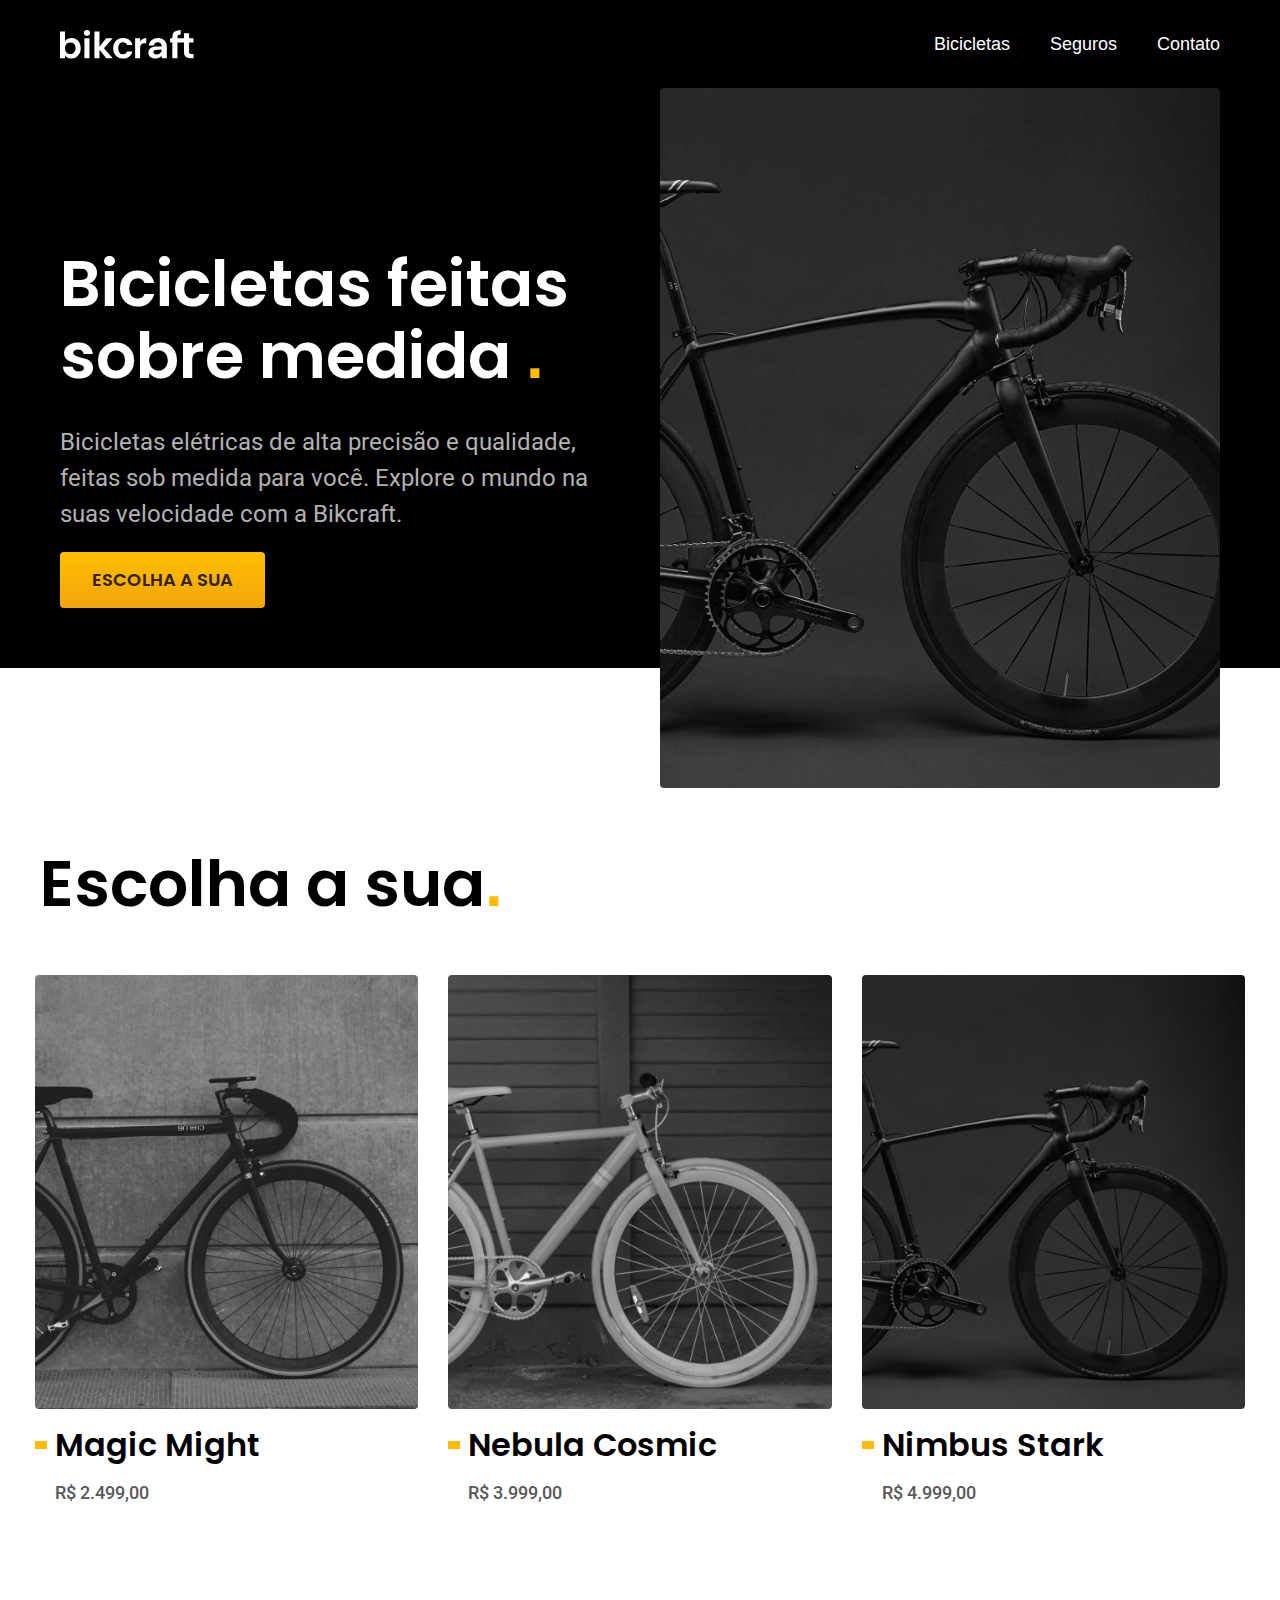
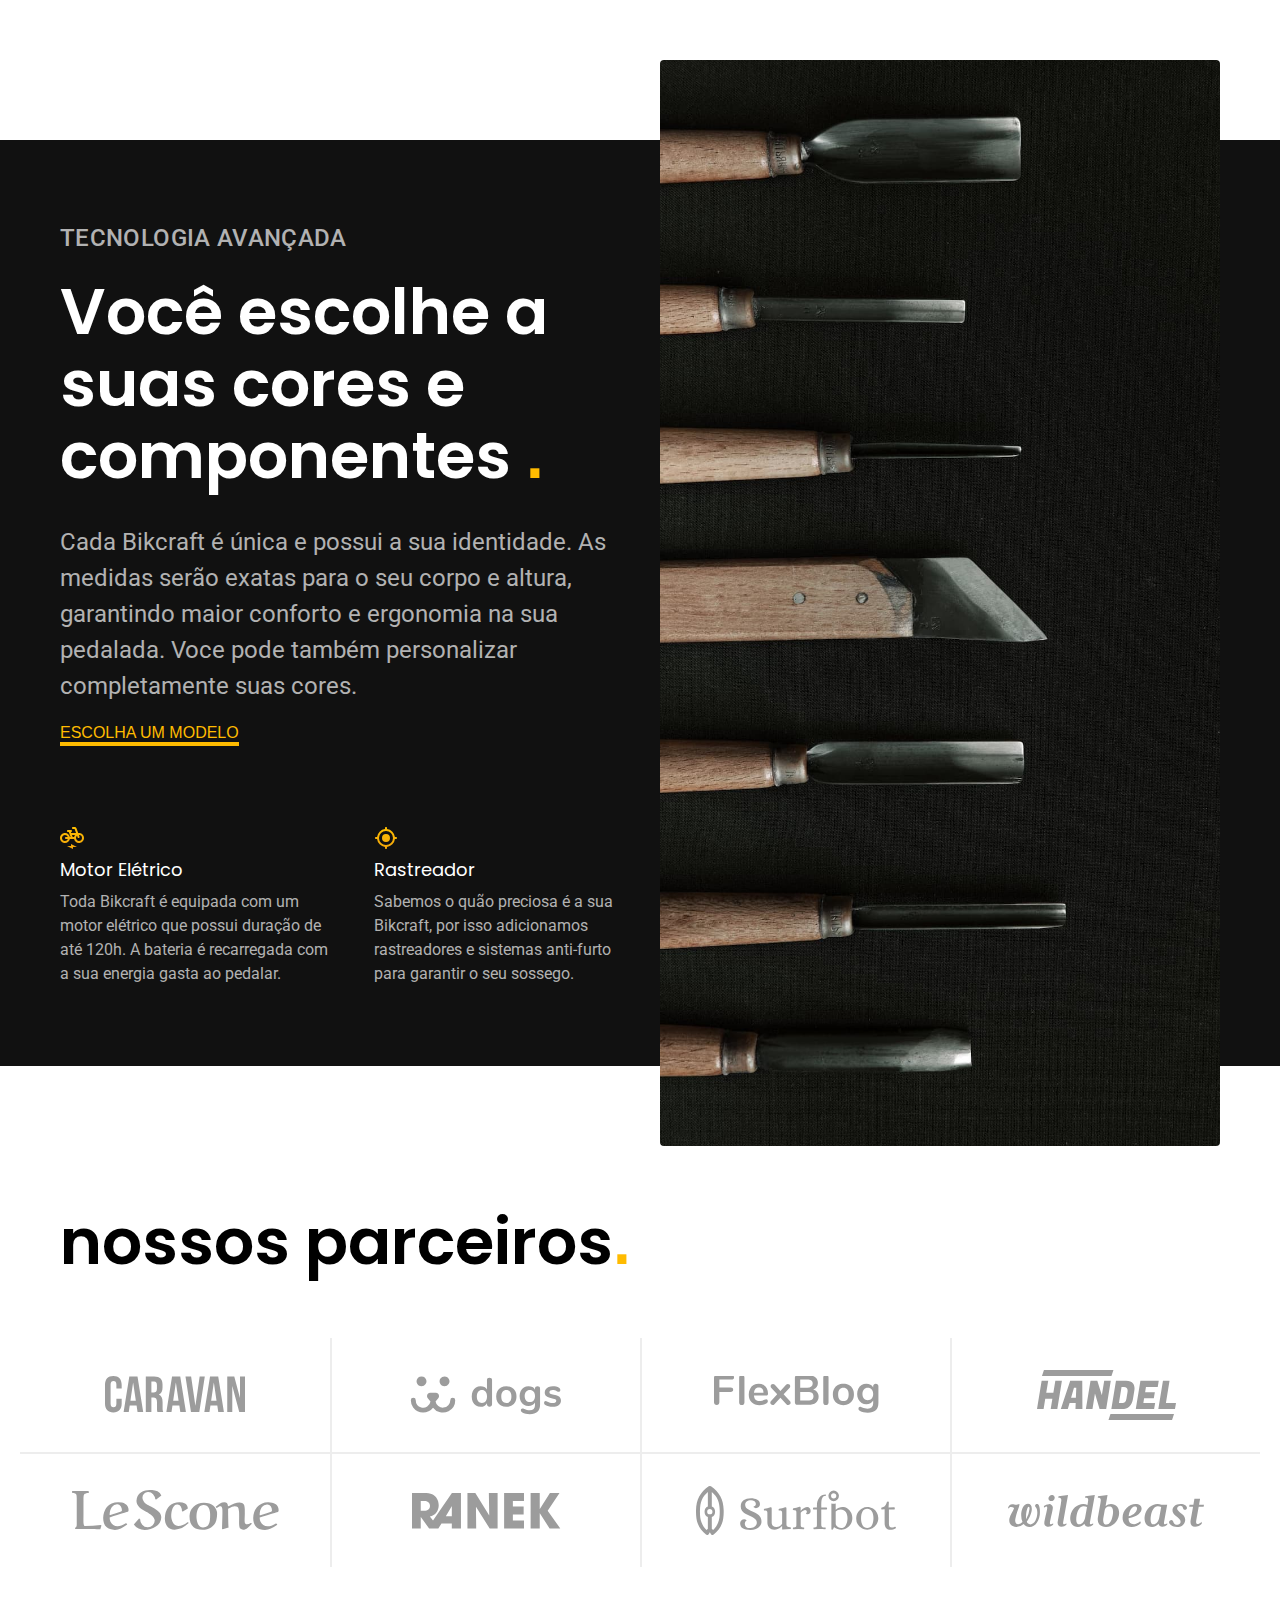
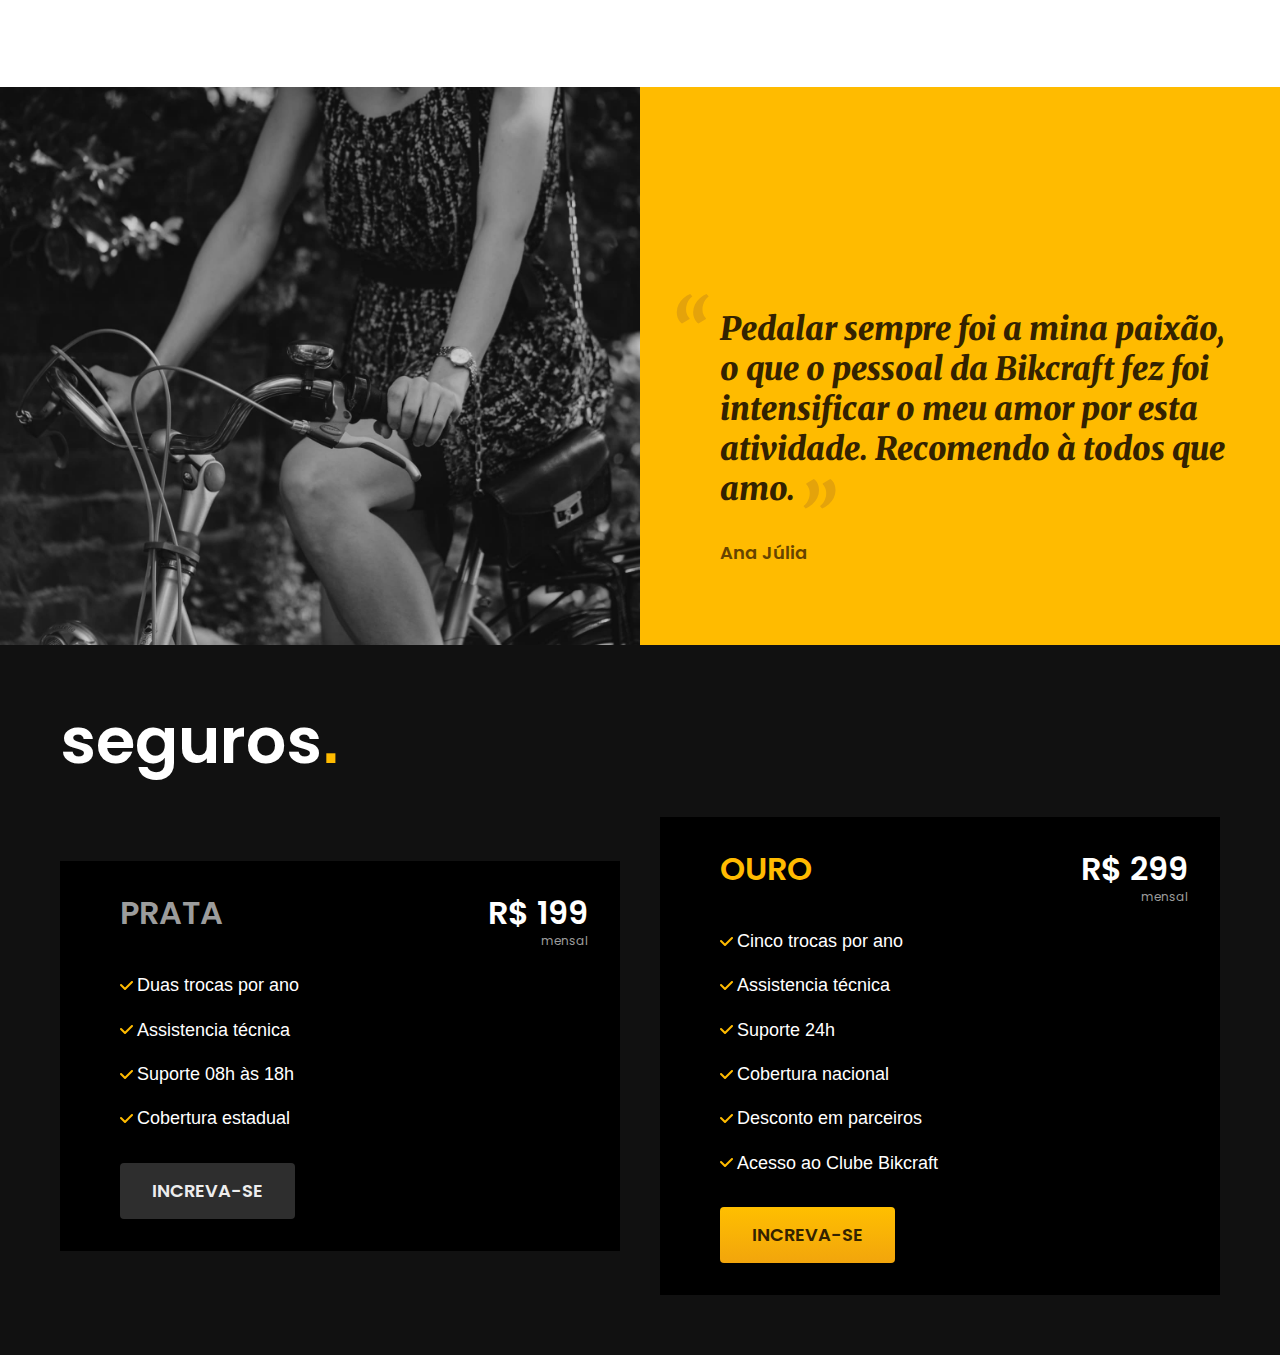
==== index.html @ 8b54137b "parte de seguros" ====
<!DOCTYPE html>
<html lang="pt-br">

<head>
  <meta charset="UTF-8">
  <meta http-equiv="X-UA-Compatible" content="IE=edge">
  <meta name="viewport" content="width=device-width, initial-scale=1.0">
  <meta name="description" content="Bicicletas elétricas de alta precisão">
  <link rel="stylesheet" href="css/style.css">
  <link rel="preconnect" href="https://fonts.googleapis.com">
  <link rel="preconnect" href="https://fonts.gstatic.com" crossorigin>
  <link href="https://fonts.googleapis.com/css2?family=Merriweather:ital,wght@1,900&family=Poppins:wght@400;600&family=Roboto:wght@400;500&display=swap" rel="stylesheet">
  <title>Bikcraft - Bicicletas Elétricas</title>
</head>

<body>
  <header class="header-bg">
    <div class="header center">
      <a href="./">
        <img src="./img/bikcraft.svg" alt="Bikcraft">
      </a>

      <nav aria-label="primaria">
        <ul class="header-menu font-1-m cor-0">
          <li><a href="./bicicletas.html">Bicicletas</a></li>
          <li><a href="./seguros.html">Seguros</a></li>
          <li><a href="./contato.html">Contato</a></li>
        </ul>
      </nav>
    </div>
  </header>

  <main class="introducao-bg">

    <div class="introducao center">
      <div class="introducao-conteudo">
        <h1 class="font-1-xxl cor-0">Bicicletas feitas sobre medida <span class="cor-p1">.</span></h1>
        <p class="font-2-l cor-5">Bicicletas elétricas de alta precisão e qualidade, feitas sob medida para você. Explore o mundo na suas velocidade com a Bikcraft.</p>
        <a class="botao" href="./bicicletas.html">Escolha a sua</a>
      </div>
      <div>
        <img src="./img/fotos/introducao.jpg" alt="Bicicleta elétrica preta">
      </div>
    </div>
  </main>

  <article class="bicicletas-lista center2">

    <h2 class="font-1-xxl center">Escolha a sua<span class="cor-p1">.</span> </h2>

    <ul class="bicicletas-ul">
      <li bicicleta-flex>
        <a href="./bicicletas/magic.html">
          <img src="./img/bicicletas/magic-home.jpg" alt="Bicicleta preta">
          <h3 class="font-1-xl">Magic Might</h3>
          <span class="font-2-m cor-8">R$ 2.499,00</span>
        </a>
      </li>
      <li>
        <a href="./bicicletas/nebula.html">
          <img src="./img/bicicletas/nebula-home.jpg" alt="Bicicleta branca">
          <h3 class="font-1-xl">Nebula Cosmic</h3>
          <span class="font-2-m cor-8">R$ 3.999,00</span>
        </a>
      </li>
      <li>
        <a href="./bicicletas/nimbus.html">
          <img src="./img/bicicletas/nimbus-home.jpg" alt="Bicicleta cinza">
          <h3 class="font-1-xl">Nimbus Stark</h3>
          <span class="font-2-m cor-8">R$ 4.999,00</span>
        </a>
      </li>


    </ul>
  </article>

  <article class="tecnologia-bg">

    <div class="tecnologia center">
      <div class="tecnologia-conteudo">
        <span class="font-2-l-b cor-5">Tecnologia Avançada</span>
        <h2 class="font-1-xxl cor-0">Você escolhe a suas cores e componentes <span class="cor-p1">.</span></h2>
        <p class="font-2-l cor-5">Cada Bikcraft é única e possui a sua identidade. As medidas serão exatas para o seu corpo e altura, garantindo maior conforto e ergonomia na sua pedalada. Voce pode também personalizar completamente suas cores.</p>
        <a class="link" href="./bicicletas.html">Escolha um modelo</a>
        <div class="tecnologia-vantagens">
          <div>
            <img src="./img/icones/eletrica.svg" alt="">
            <h3 class="font-1-m cor-0">Motor Elétrico</h3>
            <p class="font-2-s cor-5">Toda Bikcraft é equipada com um motor elétrico que possui duração de até 120h. A bateria é recarregada com a sua energia gasta ao pedalar.</p>
          </div>
          <div>
            <img src="./img/icones/rastreador.svg" alt="">
            <h3 class="font-1-m cor-0">Rastreador</h3>
            <p class="font-2-s cor-5">Sabemos o quão preciosa é a sua Bikcraft, por isso adicionamos rastreadores e sistemas anti-furto para garantir o seu sossego.</p>
          </div>
        </div>
      </div>
      <div class="tecnologia-imagem">
        <img src="./img/fotos/tecnologia.jpg" alt="">
      </div>

    </div>

  </article>

  <section class="parceiros" aria-label="Nossos Parceiros">
    <h2 class="center font-1-xxl">nossos parceiros<span class="cor-p1">.</span></h2>

    <ul class="center2">
      <li><img src="./img/parceiros/caravan.svg" alt="caravan"></li>
      <li><img src="./img/parceiros/dogs.svg" alt="dogs"></li>
      <li><img src="./img/parceiros/flexblog.svg" alt="flexblog"></li>
      <li><img src="./img/parceiros/handel.svg" alt="handel"></li>
      <li><img src="./img/parceiros/lescone.svg" alt="lescone"></li>
      <li><img src="./img/parceiros/ranek.svg" alt="ranek"></li>
      <li><img src="./img/parceiros/surfbot.svg" alt="surfbot"></li>
      <li><img src="./img/parceiros/wildbeast.svg" alt="wildbeast"></li>
    </ul>
  </section>

  <section class="depoimento" aria-label="Depoimento">

    <div>
      <img src="./img/fotos/depoimento.jpg" alt="Pessoa pedalando uma bicicleta Bikcraft">
    </div>

    <div class="depoimento-conteudo">
      <blockquote class="font-1-xl cor-p5">
        <p>Pedalar sempre foi a mina paixão, o que o pessoal da Bikcraft fez foi intensificar o meu amor por esta atividade. Recomendo à todos que amo.</p>
      </blockquote>
      <span class="font-1-m-b cor-p4">Ana Júlia</span>

    </div>

  </section>

  <article class="seguros-bg">

    <div class="seguros center">
      <h2 class="font-1-xxl cor-0">seguros<span class="cor-p1">.</span></h2>
      <div class="seguros-item">
        <h3 class="font-1-xl cor-6">PRATA</h3>
        <span class="font-1-xl cor-0">R$ 199 <span class="font-1-xs cor-6">mensal</span></span>
        <ul class="font-2-m cor-0">
          <li>Duas trocas por ano</li>
          <li>Assistencia técnica</li>
          <li>Suporte 08h às 18h</li>
          <li>Cobertura estadual</li>
        </ul>
        <a class="botao secundario" href=".orcamento.html">Increva-se</a>
      </div>
      <div class="seguros-item">
        <h3 class="font-1-xl cor-p1">OURO</h3>
        <span class="font-1-xl cor-0">R$ 299 <span class="font-1-xs cor-6">mensal</span></span>
        <ul class="font-2-m cor-0">
          <li>Cinco trocas por ano</li>
          <li>Assistencia técnica</li>
          <li>Suporte 24h</li>
          <li>Cobertura nacional</li>
          <li>Desconto em parceiros</li>
          <li>Acesso ao Clube Bikcraft</li>
        </ul>
        <a class="botao" href=".orcamento.html">Increva-se</a>
      </div>
    </div>

  </article>
</body>

</html>
---- css/style.css ----
/* Global */
@import "./global/header.css";
@import "./utilidades/componentes.css";
@import "./global/global.css";

/* Home */
@import "./home/introducao.css";
@import "./home/tecnologia.css";
@import "./home/parceiros.css";
@import "./home/depoimento.css";

/* Utilidades*/

@import "./utilidades/tipografia.css";
@import "./utilidades/cores.css";

/* Bicicletas */

@import "../bicicletas/bicicletas-lista.css";

/* Seguros */

@import "./seguros/seguros.css";
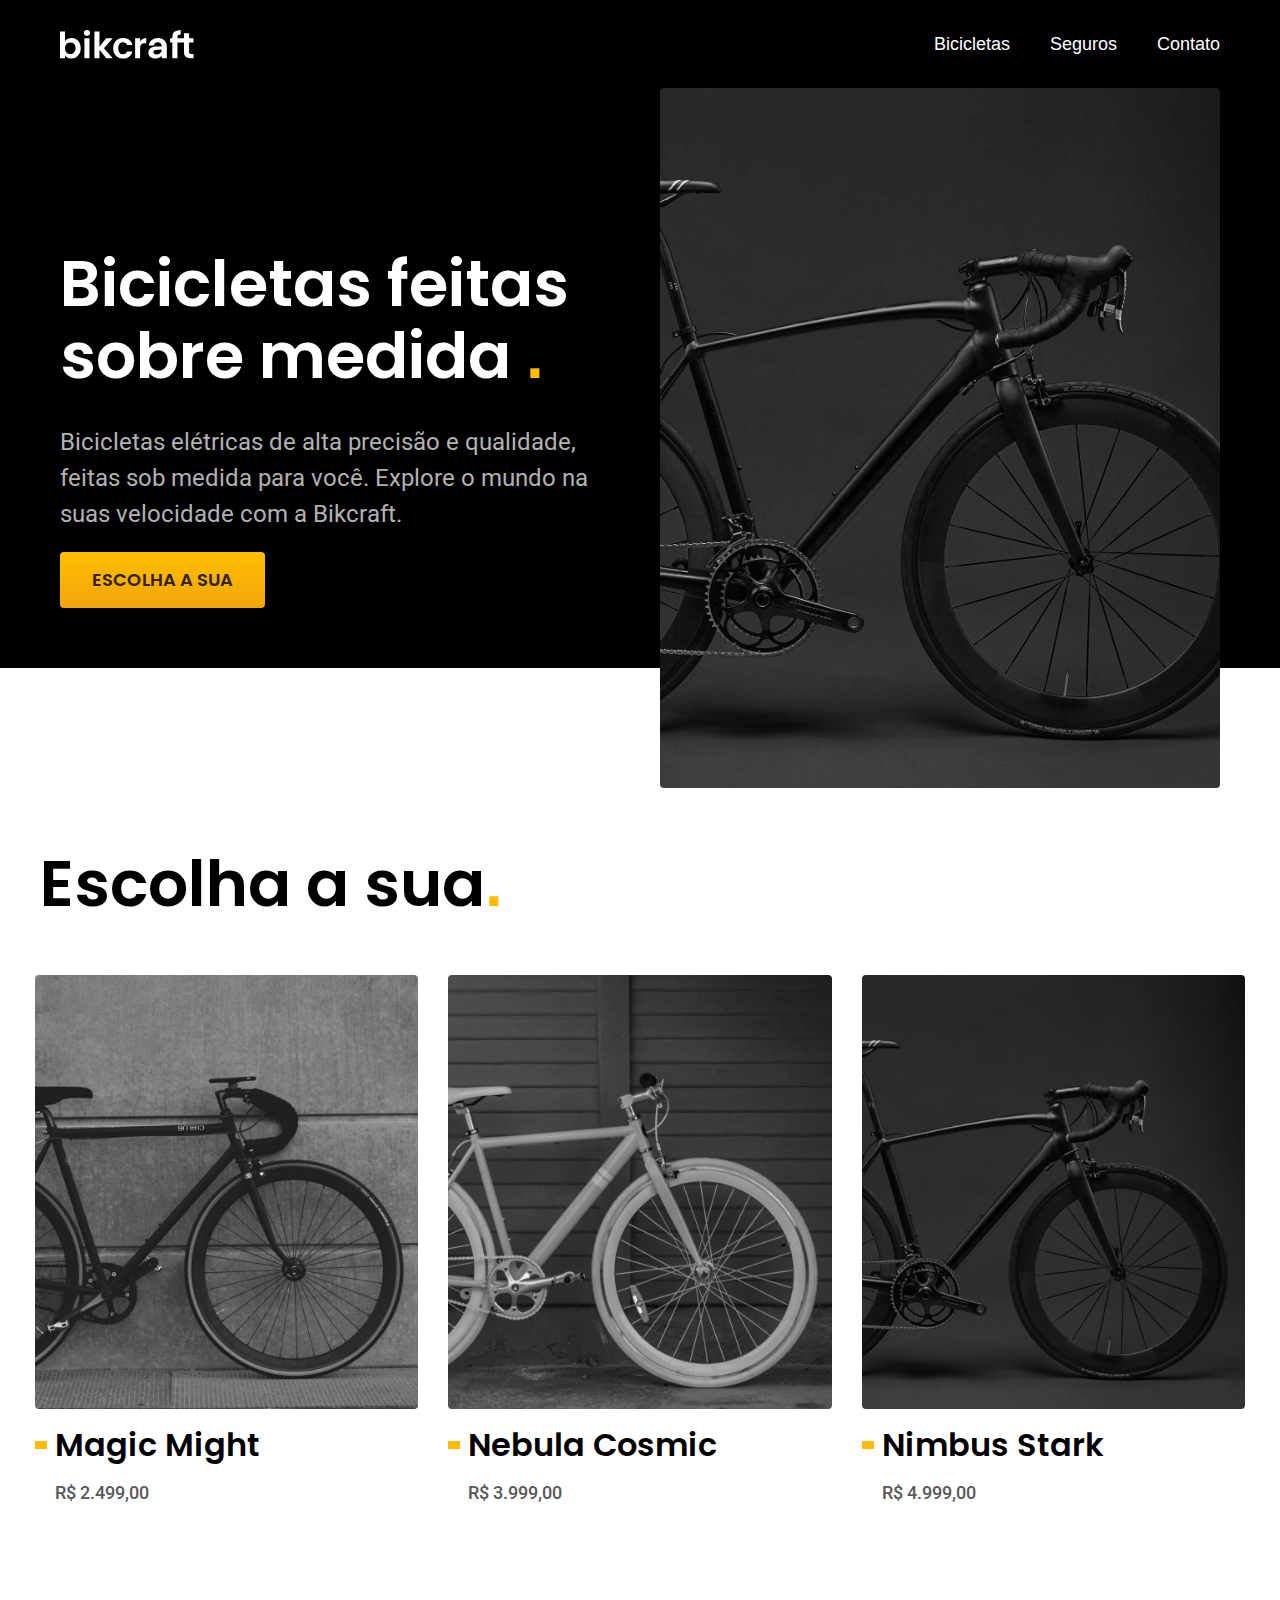
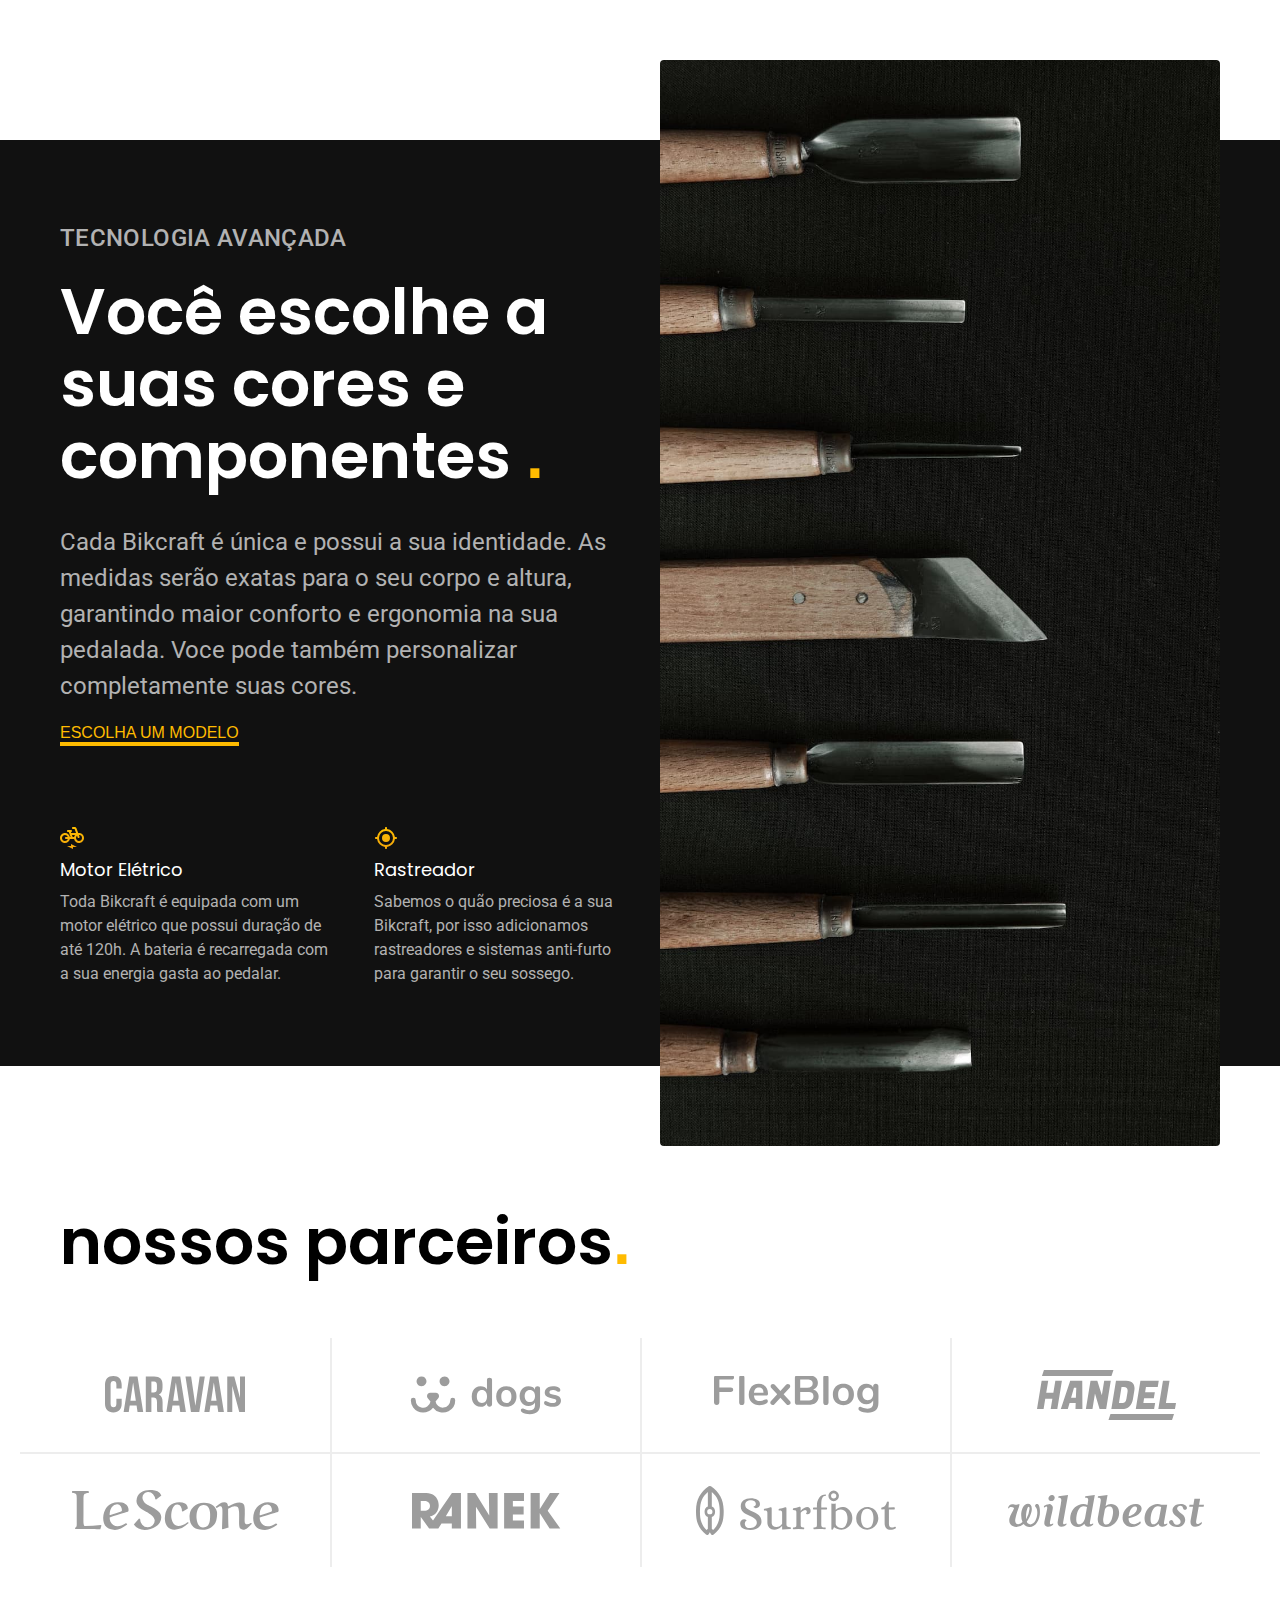
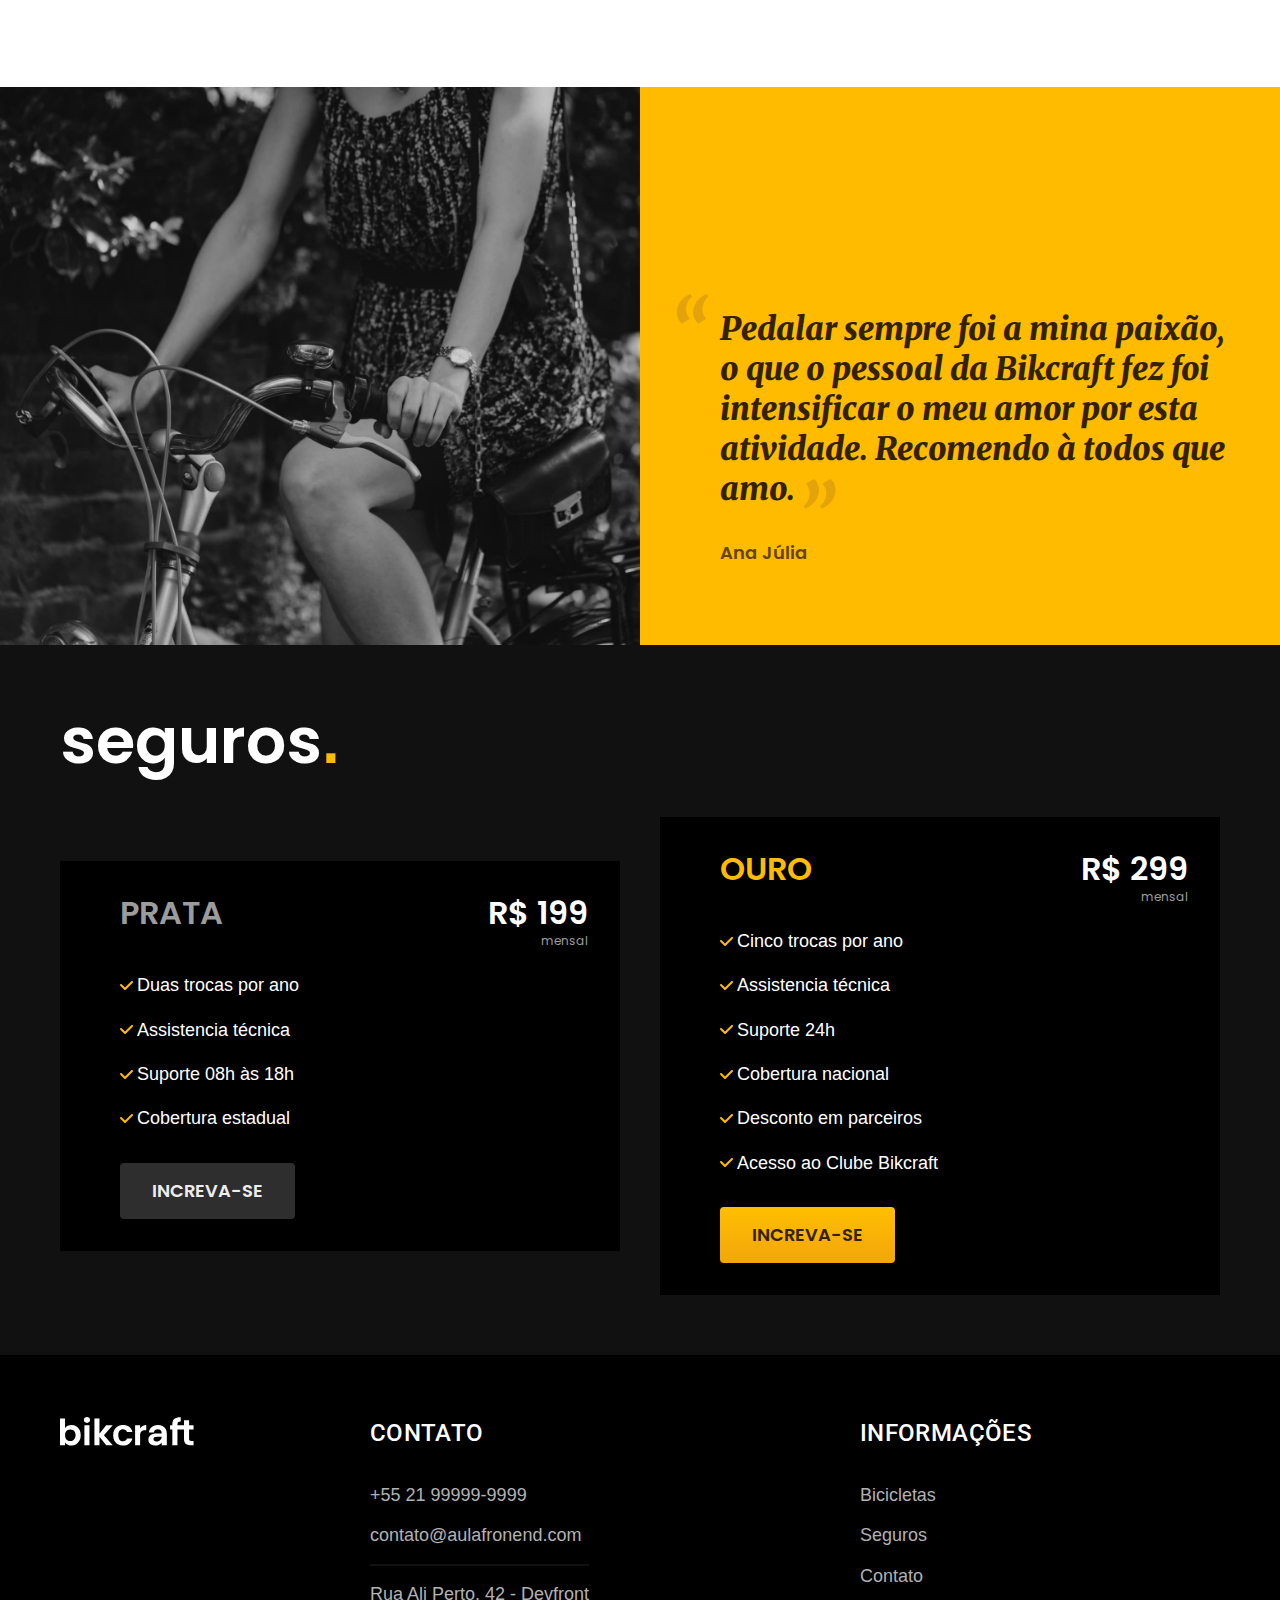
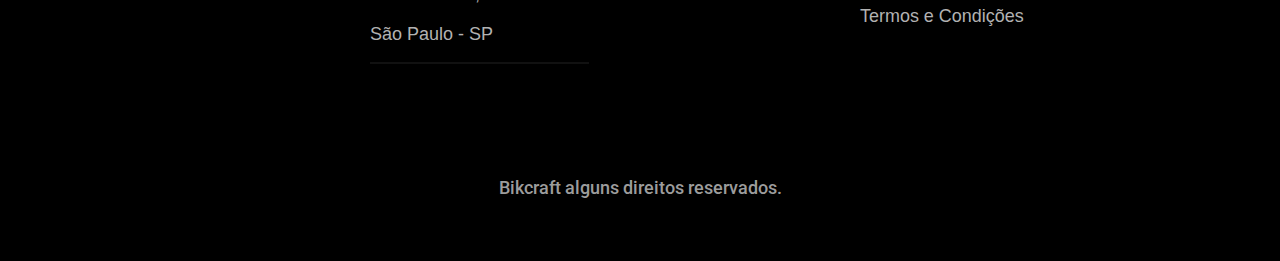
==== commit a3d0f4d8: "Termos" ====
--- a/index.html
+++ b/index.html
@@ -19,7 +19,6 @@
       <a href="./">
         <img src="./img/bikcraft.svg" alt="Bikcraft">
       </a>
-
       <nav aria-label="primaria">
         <ul class="header-menu font-1-m cor-0">
           <li><a href="./bicicletas.html">Bicicletas</a></li>
@@ -29,9 +28,7 @@
       </nav>
     </div>
   </header>
-
   <main class="introducao-bg">
-
     <div class="introducao center">
       <div class="introducao-conteudo">
         <h1 class="font-1-xxl cor-0">Bicicletas feitas sobre medida <span class="cor-p1">.</span></h1>
@@ -43,11 +40,8 @@
       </div>
     </div>
   </main>
-
   <article class="bicicletas-lista center2">
-
     <h2 class="font-1-xxl center">Escolha a sua<span class="cor-p1">.</span> </h2>
-
     <ul class="bicicletas-ul">
       <li bicicleta-flex>
         <a href="./bicicletas/magic.html">
@@ -70,13 +64,9 @@
           <span class="font-2-m cor-8">R$ 4.999,00</span>
         </a>
       </li>
-
-
     </ul>
   </article>
-
   <article class="tecnologia-bg">
-
     <div class="tecnologia center">
       <div class="tecnologia-conteudo">
         <span class="font-2-l-b cor-5">Tecnologia Avançada</span>
@@ -99,14 +89,10 @@
       <div class="tecnologia-imagem">
         <img src="./img/fotos/tecnologia.jpg" alt="">
       </div>
-
     </div>
-
   </article>
-
   <section class="parceiros" aria-label="Nossos Parceiros">
     <h2 class="center font-1-xxl">nossos parceiros<span class="cor-p1">.</span></h2>
-
     <ul class="center2">
       <li><img src="./img/parceiros/caravan.svg" alt="caravan"></li>
       <li><img src="./img/parceiros/dogs.svg" alt="dogs"></li>
@@ -118,25 +104,18 @@
       <li><img src="./img/parceiros/wildbeast.svg" alt="wildbeast"></li>
     </ul>
   </section>
-
   <section class="depoimento" aria-label="Depoimento">
-
     <div>
       <img src="./img/fotos/depoimento.jpg" alt="Pessoa pedalando uma bicicleta Bikcraft">
     </div>
-
     <div class="depoimento-conteudo">
       <blockquote class="font-1-xl cor-p5">
         <p>Pedalar sempre foi a mina paixão, o que o pessoal da Bikcraft fez foi intensificar o meu amor por esta atividade. Recomendo à todos que amo.</p>
       </blockquote>
       <span class="font-1-m-b cor-p4">Ana Júlia</span>
-
     </div>
-
   </section>
-
   <article class="seguros-bg">
-
     <div class="seguros center">
       <h2 class="font-1-xxl cor-0">seguros<span class="cor-p1">.</span></h2>
       <div class="seguros-item">
@@ -164,8 +143,41 @@
         <a class="botao" href=".orcamento.html">Increva-se</a>
       </div>
     </div>
-
   </article>
+  <footer class="footer-bg">
+    <div class="footer center">
+      <img src="./img/bikcraft.svg" alt="Bikcraft">
+      <div class="footer-contato">
+        <h3 class="font-2-l-b cor-0">Contato</h3>
+        <ul class="cor-5 font-2-m">
+          <li><a href="tel:+5521999999999">+55 21 99999-9999</a></li>
+          <li><a href="mailto:contato@aulafronend.com">contato@aulafronend.com</a></li>
+          <li>Rua Ali Perto, 42 - Devfront</li>
+          <li>São Paulo - SP</li>
+        </ul>
+        <div class="footer-redes">
+          <a href="./">
+            <img src="./img/redes/Instagram.svg" alt="">
+            <a href="./">
+              <img src="./img/redes/Facebook.svg" alt="">
+              <a href="./">
+                <img src="./img/redes/Youtube.svg" alt="">
+              </a>
+        </div>
+      </div>
+      <div class="footer-informacoes">
+        <h3 class="font-2-l-b cor-0">Informações</h3>
+        <nav>
+          <ul class="font-1-m cor-5">
+            <li><a href="./bicicletas.html">Bicicletas</a></li>
+          <li><a href="./seguros.html">Seguros</a></li>
+          <li><a href="./contato.html">Contato</a></li>
+          <li><a href="./termos.html">Termos e Condições</a></li>
+          </ul>
+        </nav>
+      </div>
+      <p class="footer-copy font-2-m cor-6">Bikcraft alguns direitos reservados.</p>
+    </div>
+  </footer>
 </body>
-
 </html>--- a/css/style.css
+++ b/css/style.css
@@ -1,9 +1,12 @@
 /* Global */
+
 @import "./global/header.css";
 @import "./utilidades/componentes.css";
 @import "./global/global.css";
+@import "./global/footer.css";
 
 /* Home */
+
 @import "./home/introducao.css";
 @import "./home/tecnologia.css";
 @import "./home/parceiros.css";
@@ -21,3 +24,7 @@
 /* Seguros */
 
 @import "./seguros/seguros.css";
+
+/* Termos */
+
+@import "./termos/termos.css";
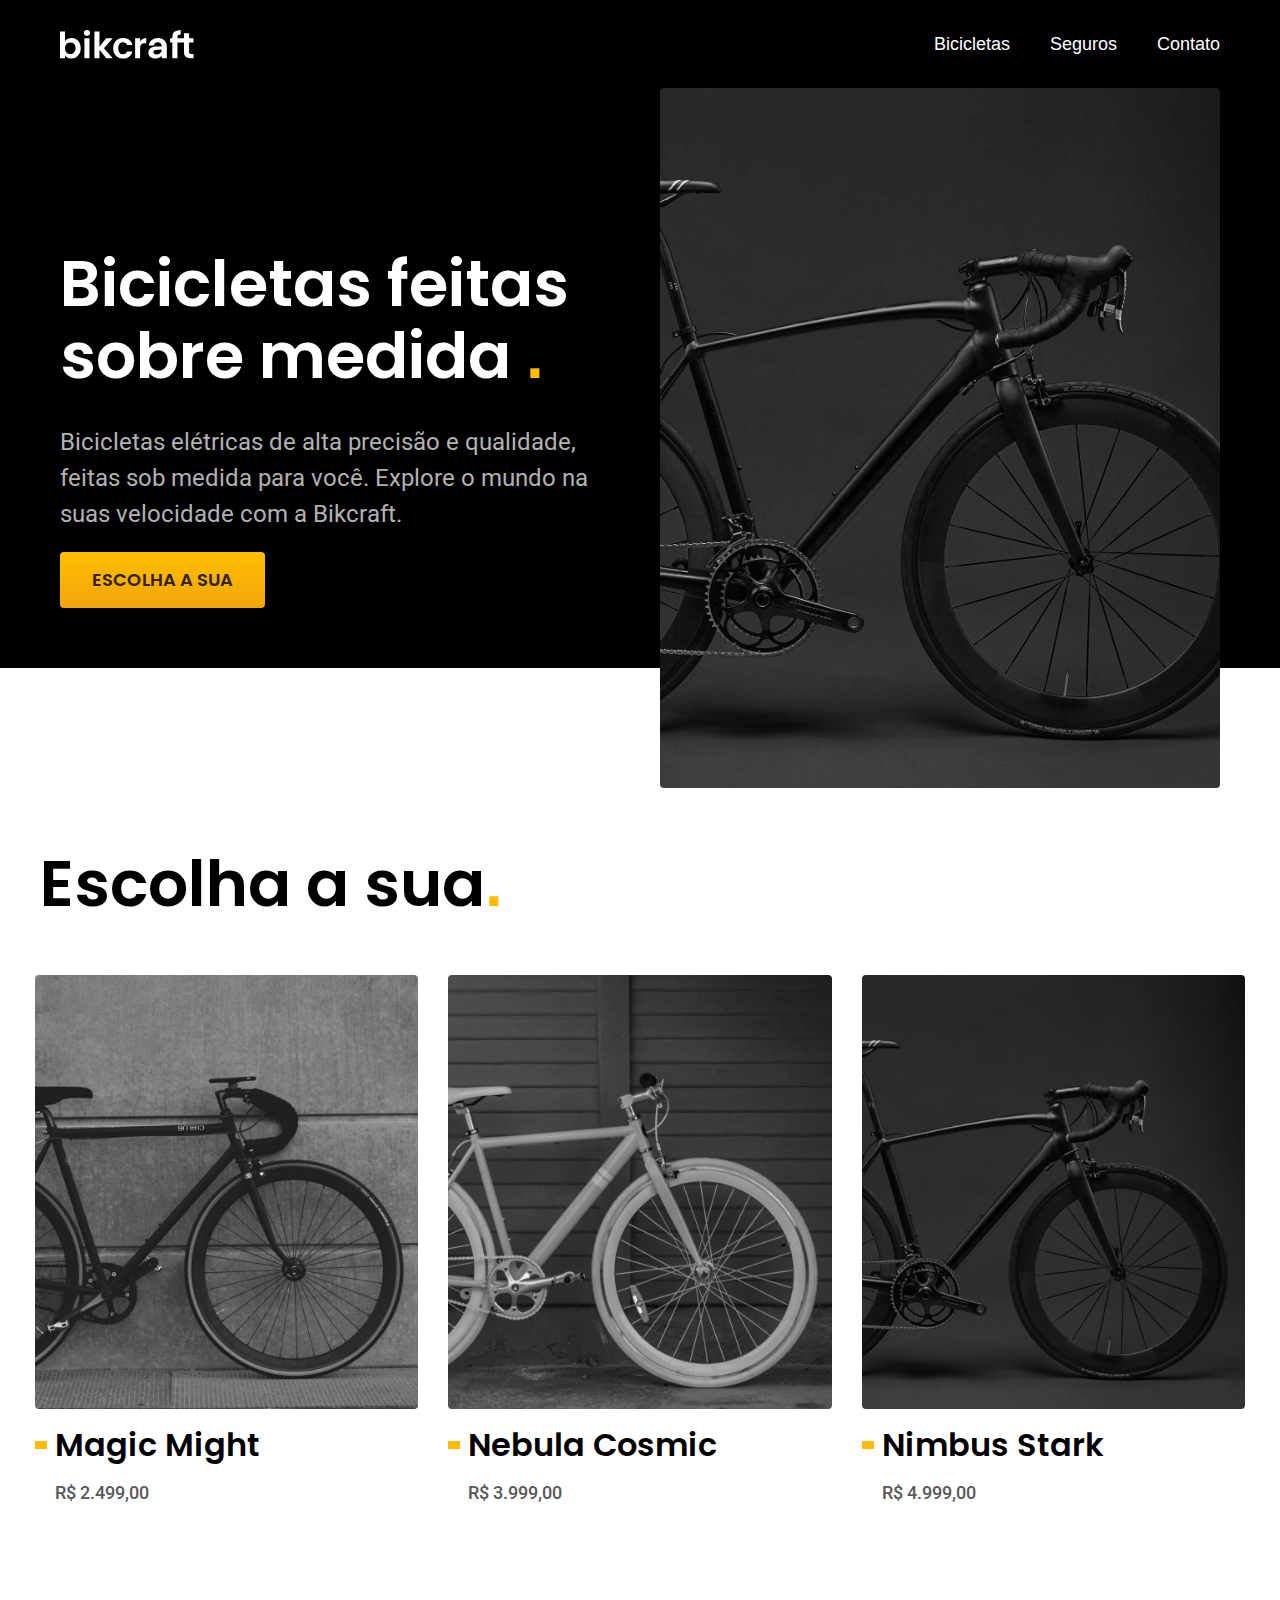
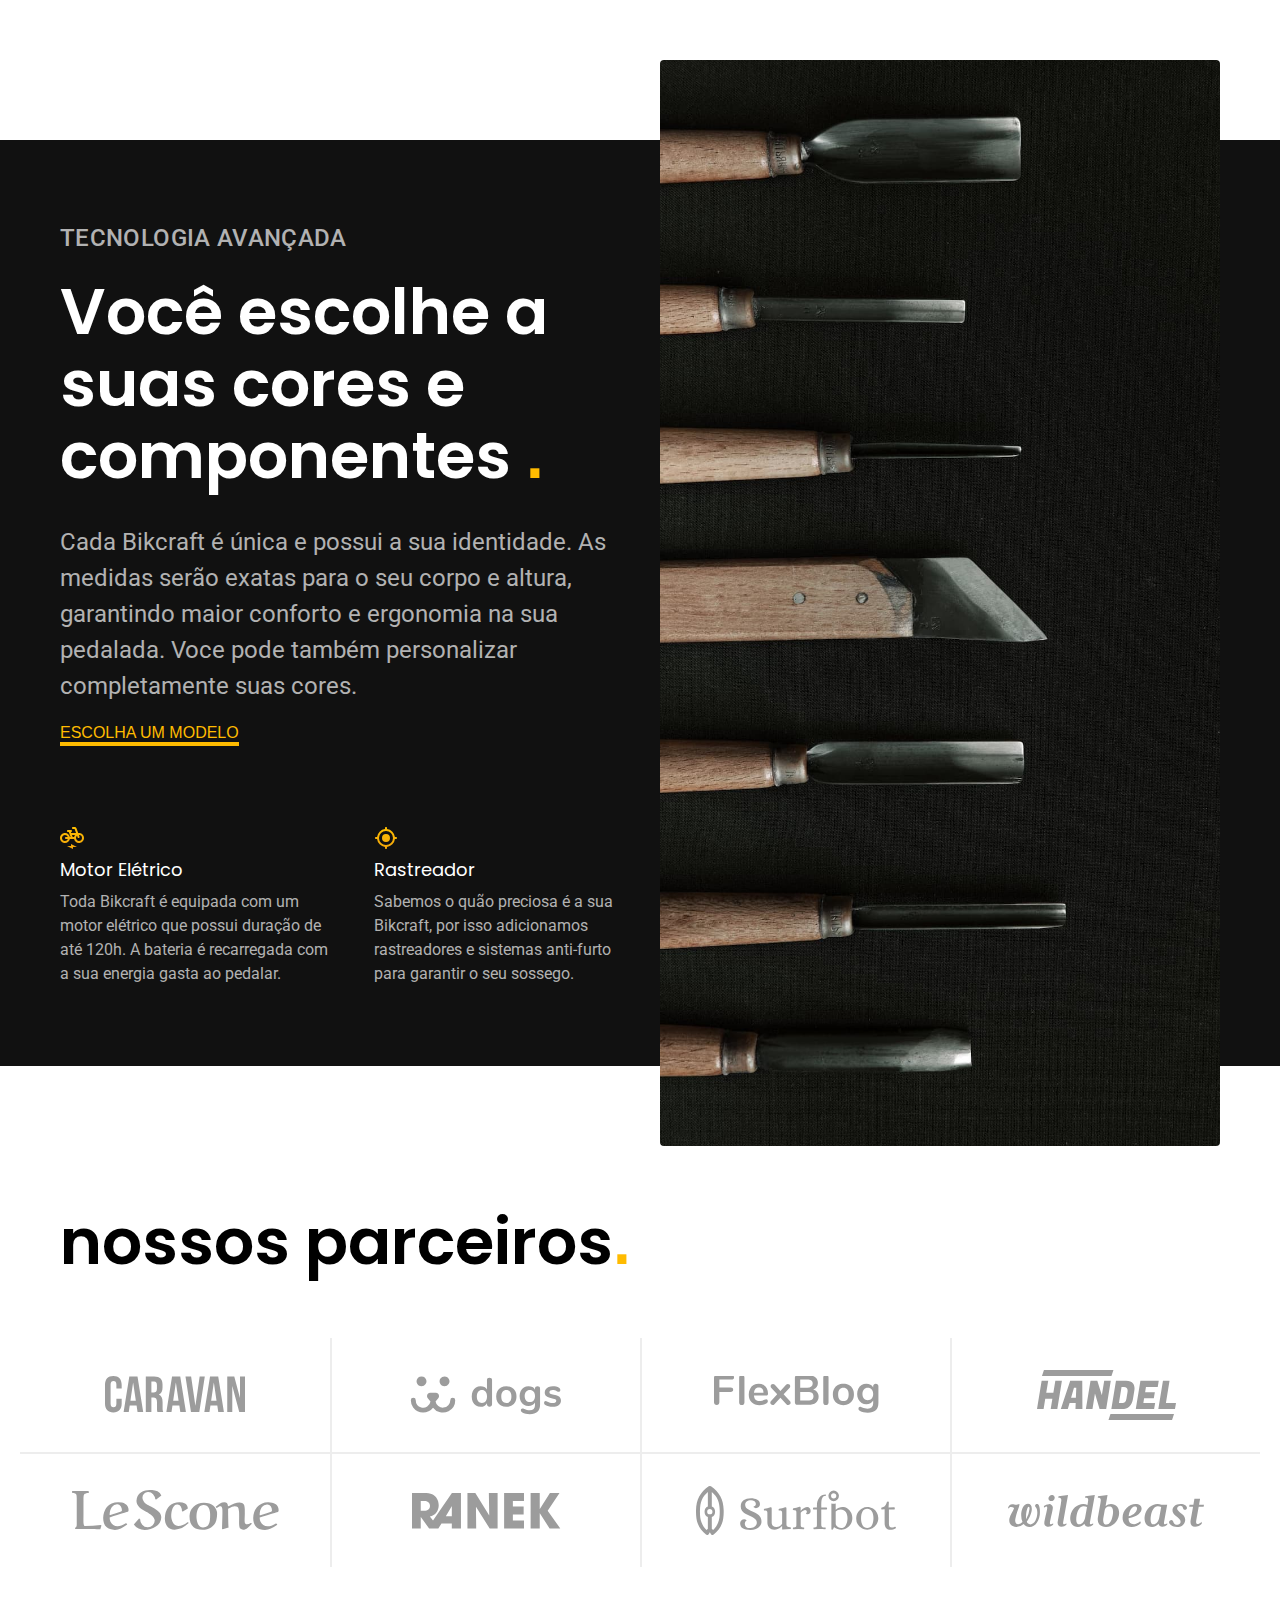
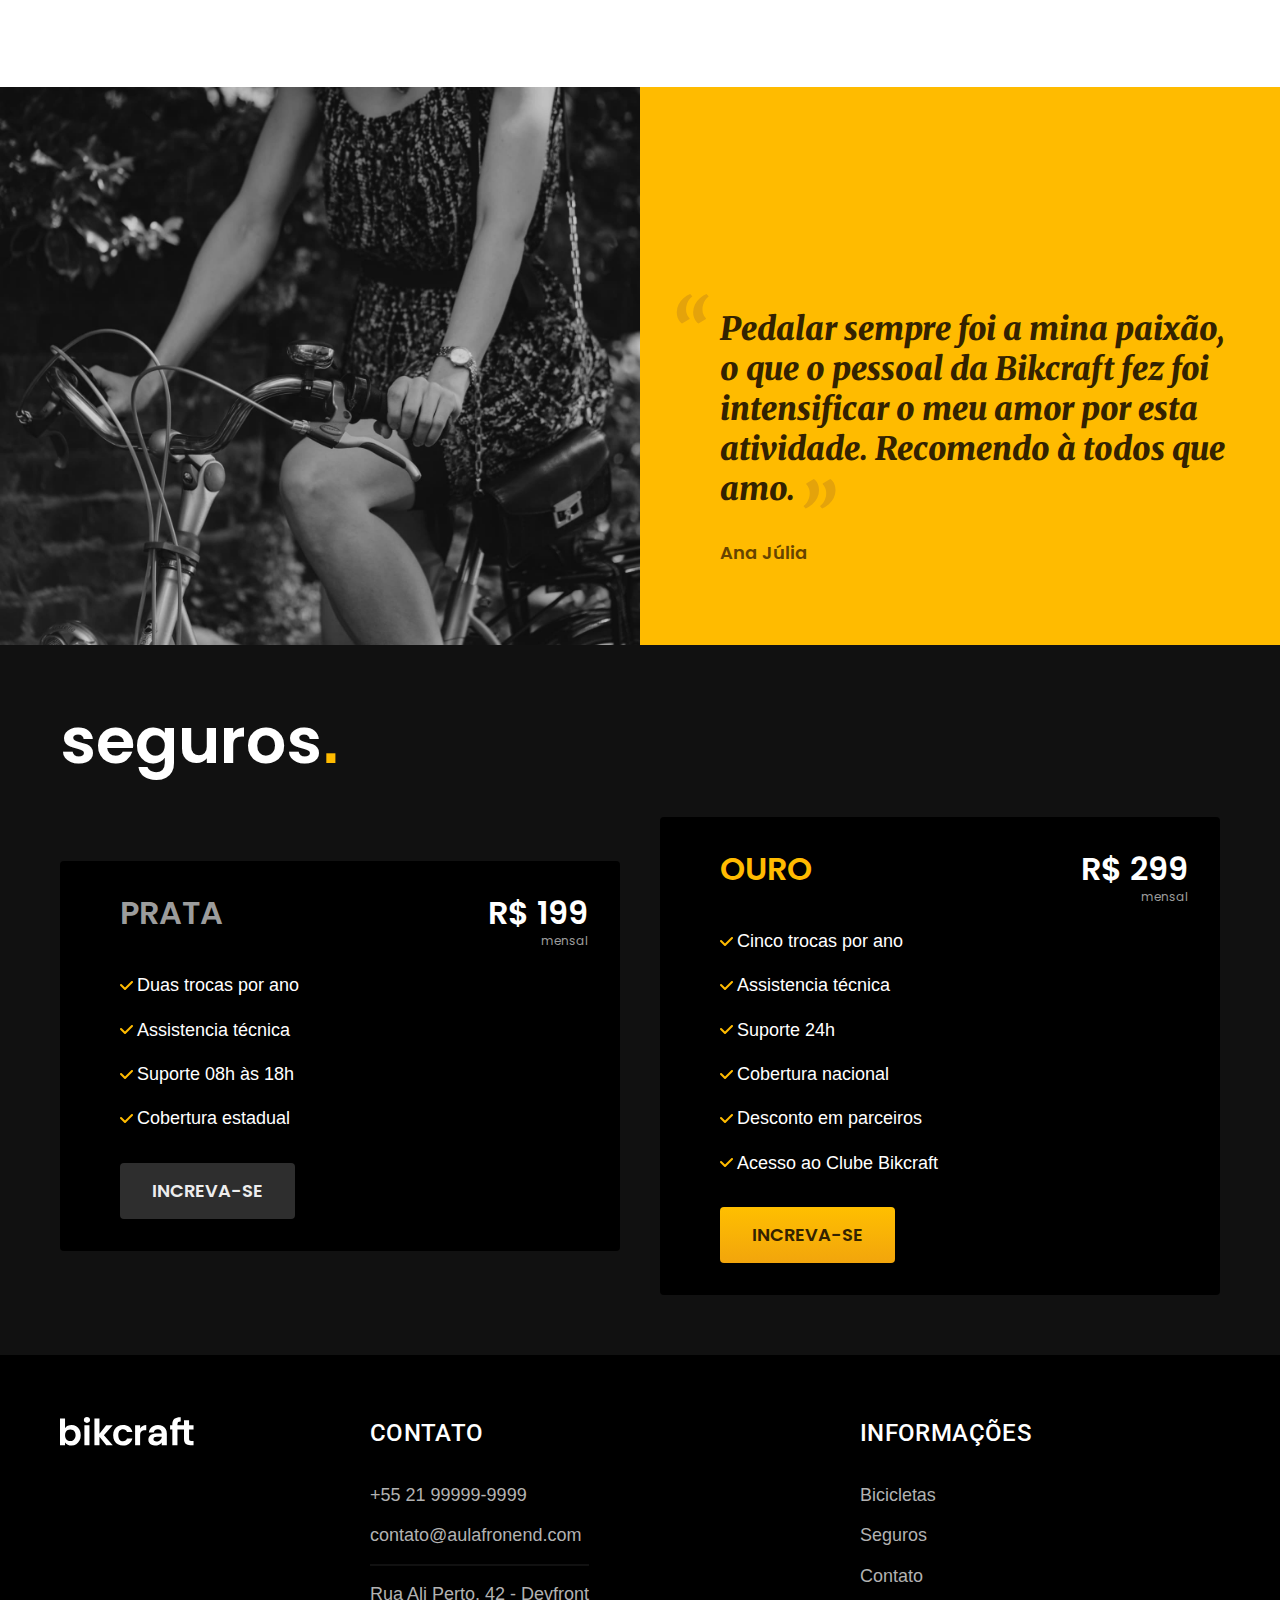
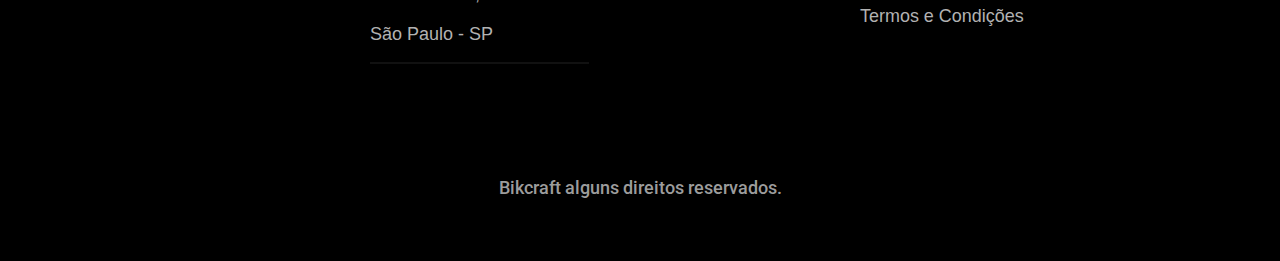
==== commit f89e95da: "pagina bicicletas" ====
--- a/index.html
+++ b/index.html
@@ -16,14 +16,14 @@
 <body>
   <header class="header-bg">
     <div class="header center">
-      <a href="./">
-        <img src="./img/bikcraft.svg" alt="Bikcraft">
+      <a href="../">
+        <img src="../img/bikcraft.svg" alt="Bikcraft">
       </a>
       <nav aria-label="primaria">
         <ul class="header-menu font-1-m cor-0">
-          <li><a href="./bicicletas.html">Bicicletas</a></li>
-          <li><a href="./seguros.html">Seguros</a></li>
-          <li><a href="./contato.html">Contato</a></li>
+          <li><a href="../bicicletas.html">Bicicletas</a></li>
+          <li><a href="../seguros.html">Seguros</a></li>
+          <li><a href="../contato.html">Contato</a></li>
         </ul>
       </nav>
     </div>
@@ -33,10 +33,10 @@
       <div class="introducao-conteudo">
         <h1 class="font-1-xxl cor-0">Bicicletas feitas sobre medida <span class="cor-p1">.</span></h1>
         <p class="font-2-l cor-5">Bicicletas elétricas de alta precisão e qualidade, feitas sob medida para você. Explore o mundo na suas velocidade com a Bikcraft.</p>
-        <a class="botao" href="./bicicletas.html">Escolha a sua</a>
+        <a class="botao" href="../bicicletas.html">Escolha a sua</a>
       </div>
       <div>
-        <img src="./img/fotos/introducao.jpg" alt="Bicicleta elétrica preta">
+        <img src="../img/fotos/introducao.jpg" alt="Bicicleta elétrica preta">
       </div>
     </div>
   </main>
@@ -44,22 +44,22 @@
     <h2 class="font-1-xxl center">Escolha a sua<span class="cor-p1">.</span> </h2>
     <ul class="bicicletas-ul">
       <li bicicleta-flex>
-        <a href="./bicicletas/magic.html">
-          <img src="./img/bicicletas/magic-home.jpg" alt="Bicicleta preta">
+        <a href="../bicicletas/magic.html">
+          <img src="../img/bicicletas/magic-home.jpg" alt="Bicicleta preta">
           <h3 class="font-1-xl">Magic Might</h3>
           <span class="font-2-m cor-8">R$ 2.499,00</span>
         </a>
       </li>
       <li>
-        <a href="./bicicletas/nebula.html">
-          <img src="./img/bicicletas/nebula-home.jpg" alt="Bicicleta branca">
+        <a href="../bicicletas/nebula.html">
+          <img src="../img/bicicletas/nebula-home.jpg" alt="Bicicleta branca">
           <h3 class="font-1-xl">Nebula Cosmic</h3>
           <span class="font-2-m cor-8">R$ 3.999,00</span>
         </a>
       </li>
       <li>
-        <a href="./bicicletas/nimbus.html">
-          <img src="./img/bicicletas/nimbus-home.jpg" alt="Bicicleta cinza">
+        <a href="../bicicletas/nimbus.html">
+          <img src="../img/bicicletas/nimbus-home.jpg" alt="Bicicleta cinza">
           <h3 class="font-1-xl">Nimbus Stark</h3>
           <span class="font-2-m cor-8">R$ 4.999,00</span>
         </a>
@@ -72,41 +72,41 @@
         <span class="font-2-l-b cor-5">Tecnologia Avançada</span>
         <h2 class="font-1-xxl cor-0">Você escolhe a suas cores e componentes <span class="cor-p1">.</span></h2>
         <p class="font-2-l cor-5">Cada Bikcraft é única e possui a sua identidade. As medidas serão exatas para o seu corpo e altura, garantindo maior conforto e ergonomia na sua pedalada. Voce pode também personalizar completamente suas cores.</p>
-        <a class="link" href="./bicicletas.html">Escolha um modelo</a>
+        <a class="link" href="../bicicletas.html">Escolha um modelo</a>
         <div class="tecnologia-vantagens">
           <div>
-            <img src="./img/icones/eletrica.svg" alt="">
+            <img src="../img/icones/eletrica.svg" alt="">
             <h3 class="font-1-m cor-0">Motor Elétrico</h3>
             <p class="font-2-s cor-5">Toda Bikcraft é equipada com um motor elétrico que possui duração de até 120h. A bateria é recarregada com a sua energia gasta ao pedalar.</p>
           </div>
           <div>
-            <img src="./img/icones/rastreador.svg" alt="">
+            <img src="../img/icones/rastreador.svg" alt="">
             <h3 class="font-1-m cor-0">Rastreador</h3>
             <p class="font-2-s cor-5">Sabemos o quão preciosa é a sua Bikcraft, por isso adicionamos rastreadores e sistemas anti-furto para garantir o seu sossego.</p>
           </div>
         </div>
       </div>
       <div class="tecnologia-imagem">
-        <img src="./img/fotos/tecnologia.jpg" alt="">
+        <img src="../img/fotos/tecnologia.jpg" alt="">
       </div>
     </div>
   </article>
   <section class="parceiros" aria-label="Nossos Parceiros">
     <h2 class="center font-1-xxl">nossos parceiros<span class="cor-p1">.</span></h2>
     <ul class="center2">
-      <li><img src="./img/parceiros/caravan.svg" alt="caravan"></li>
-      <li><img src="./img/parceiros/dogs.svg" alt="dogs"></li>
-      <li><img src="./img/parceiros/flexblog.svg" alt="flexblog"></li>
-      <li><img src="./img/parceiros/handel.svg" alt="handel"></li>
-      <li><img src="./img/parceiros/lescone.svg" alt="lescone"></li>
-      <li><img src="./img/parceiros/ranek.svg" alt="ranek"></li>
-      <li><img src="./img/parceiros/surfbot.svg" alt="surfbot"></li>
-      <li><img src="./img/parceiros/wildbeast.svg" alt="wildbeast"></li>
+      <li><img src="../img/parceiros/caravan.svg" alt="caravan"></li>
+      <li><img src="../img/parceiros/dogs.svg" alt="dogs"></li>
+      <li><img src="../img/parceiros/flexblog.svg" alt="flexblog"></li>
+      <li><img src="../img/parceiros/handel.svg" alt="handel"></li>
+      <li><img src="../img/parceiros/lescone.svg" alt="lescone"></li>
+      <li><img src="../img/parceiros/ranek.svg" alt="ranek"></li>
+      <li><img src="../img/parceiros/surfbot.svg" alt="surfbot"></li>
+      <li><img src="../img/parceiros/wildbeast.svg" alt="wildbeast"></li>
     </ul>
   </section>
   <section class="depoimento" aria-label="Depoimento">
     <div>
-      <img src="./img/fotos/depoimento.jpg" alt="Pessoa pedalando uma bicicleta Bikcraft">
+      <img src="../img/fotos/depoimento.jpg" alt="Pessoa pedalando uma bicicleta Bikcraft">
     </div>
     <div class="depoimento-conteudo">
       <blockquote class="font-1-xl cor-p5">
@@ -146,7 +146,7 @@
   </article>
   <footer class="footer-bg">
     <div class="footer center">
-      <img src="./img/bikcraft.svg" alt="Bikcraft">
+      <img src="../img/bikcraft.svg" alt="Bikcraft">
       <div class="footer-contato">
         <h3 class="font-2-l-b cor-0">Contato</h3>
         <ul class="cor-5 font-2-m">
@@ -156,12 +156,12 @@
           <li>São Paulo - SP</li>
         </ul>
         <div class="footer-redes">
-          <a href="./">
-            <img src="./img/redes/Instagram.svg" alt="">
-            <a href="./">
-              <img src="./img/redes/Facebook.svg" alt="">
-              <a href="./">
-                <img src="./img/redes/Youtube.svg" alt="">
+          <a href="../">
+            <img src="../img/redes/Instagram.svg" alt="">
+            <a href="../">
+              <img src="../img/redes/Facebook.svg" alt="">
+              <a href="../">
+                <img src="../img/redes/Youtube.svg" alt="">
               </a>
         </div>
       </div>
@@ -169,10 +169,10 @@
         <h3 class="font-2-l-b cor-0">Informações</h3>
         <nav>
           <ul class="font-1-m cor-5">
-            <li><a href="./bicicletas.html">Bicicletas</a></li>
-          <li><a href="./seguros.html">Seguros</a></li>
-          <li><a href="./contato.html">Contato</a></li>
-          <li><a href="./termos.html">Termos e Condições</a></li>
+            <li><a href="../bicicletas.html">Bicicletas</a></li>
+          <li><a href="../seguros.html">Seguros</a></li>
+          <li><a href="../contato.html">Contato</a></li>
+          <li><a href="../termos.html">Termos e Condições</a></li>
           </ul>
         </nav>
       </div>
--- a/css/style.css
+++ b/css/style.css
@@ -19,11 +19,15 @@
 
 /* Bicicletas */
 
-@import "../bicicletas/bicicletas-lista.css";
+@import "./bicicletas/bicicletas.css";
+@import "./bicicleta/bicicleta.css";
+@import "./bicicletas/bicicletas-lista.css";
 
 /* Seguros */
 
 @import "./seguros/seguros.css";
+@import "./seguros/vantagens.css";
+@import "./seguros/perguntas.css";
 
 /* Termos */
 
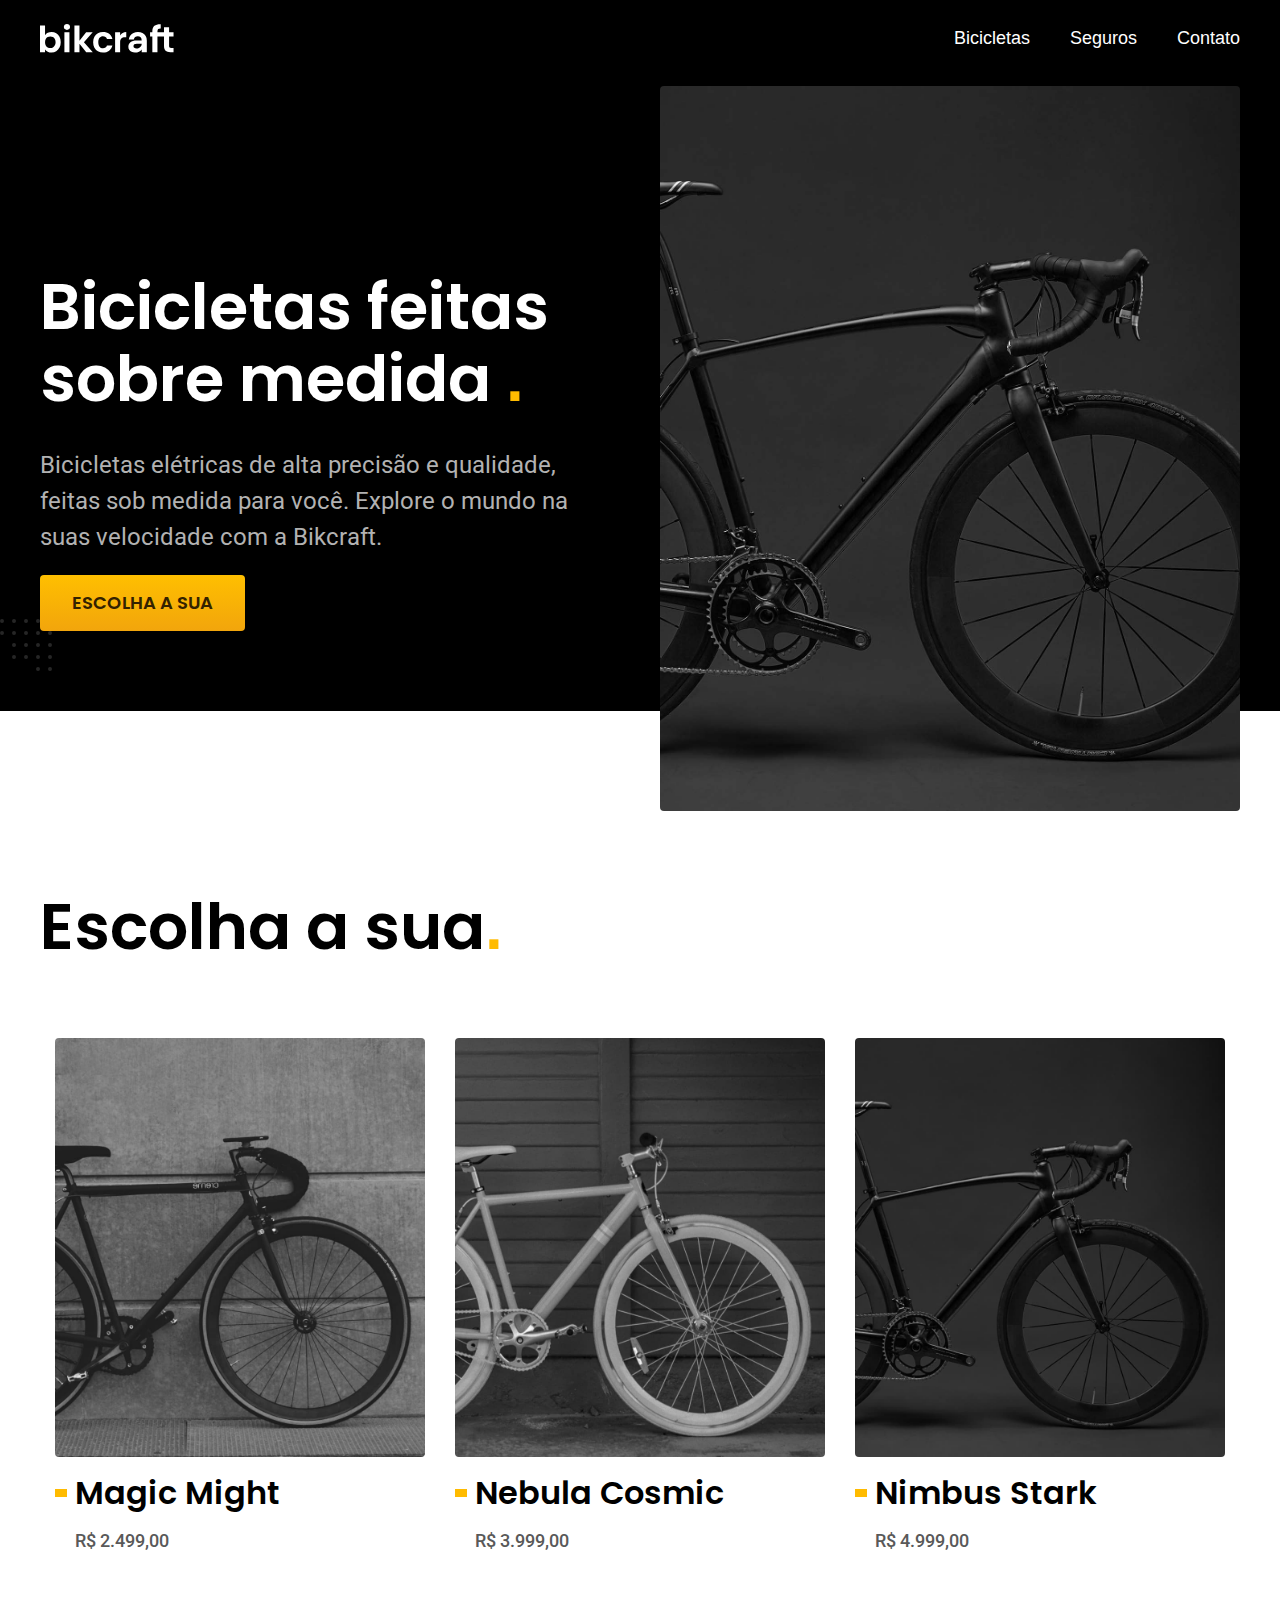
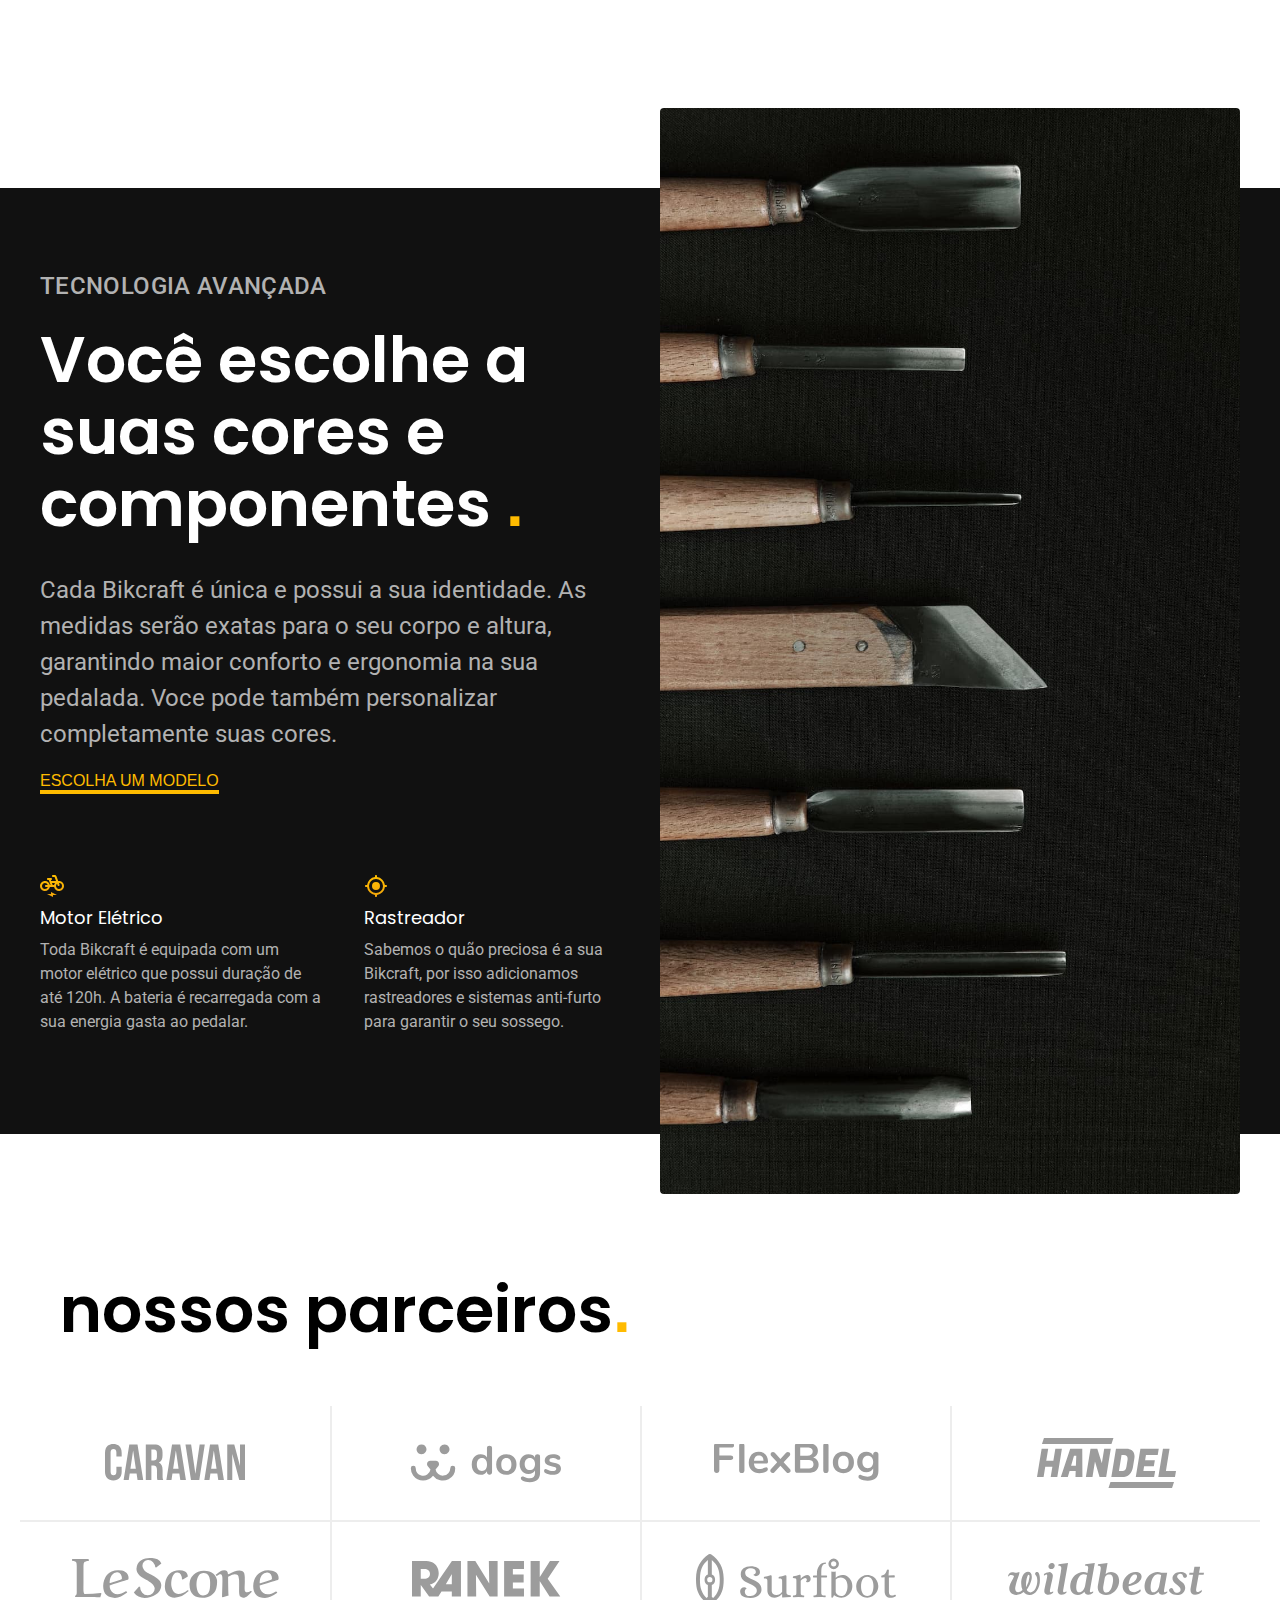
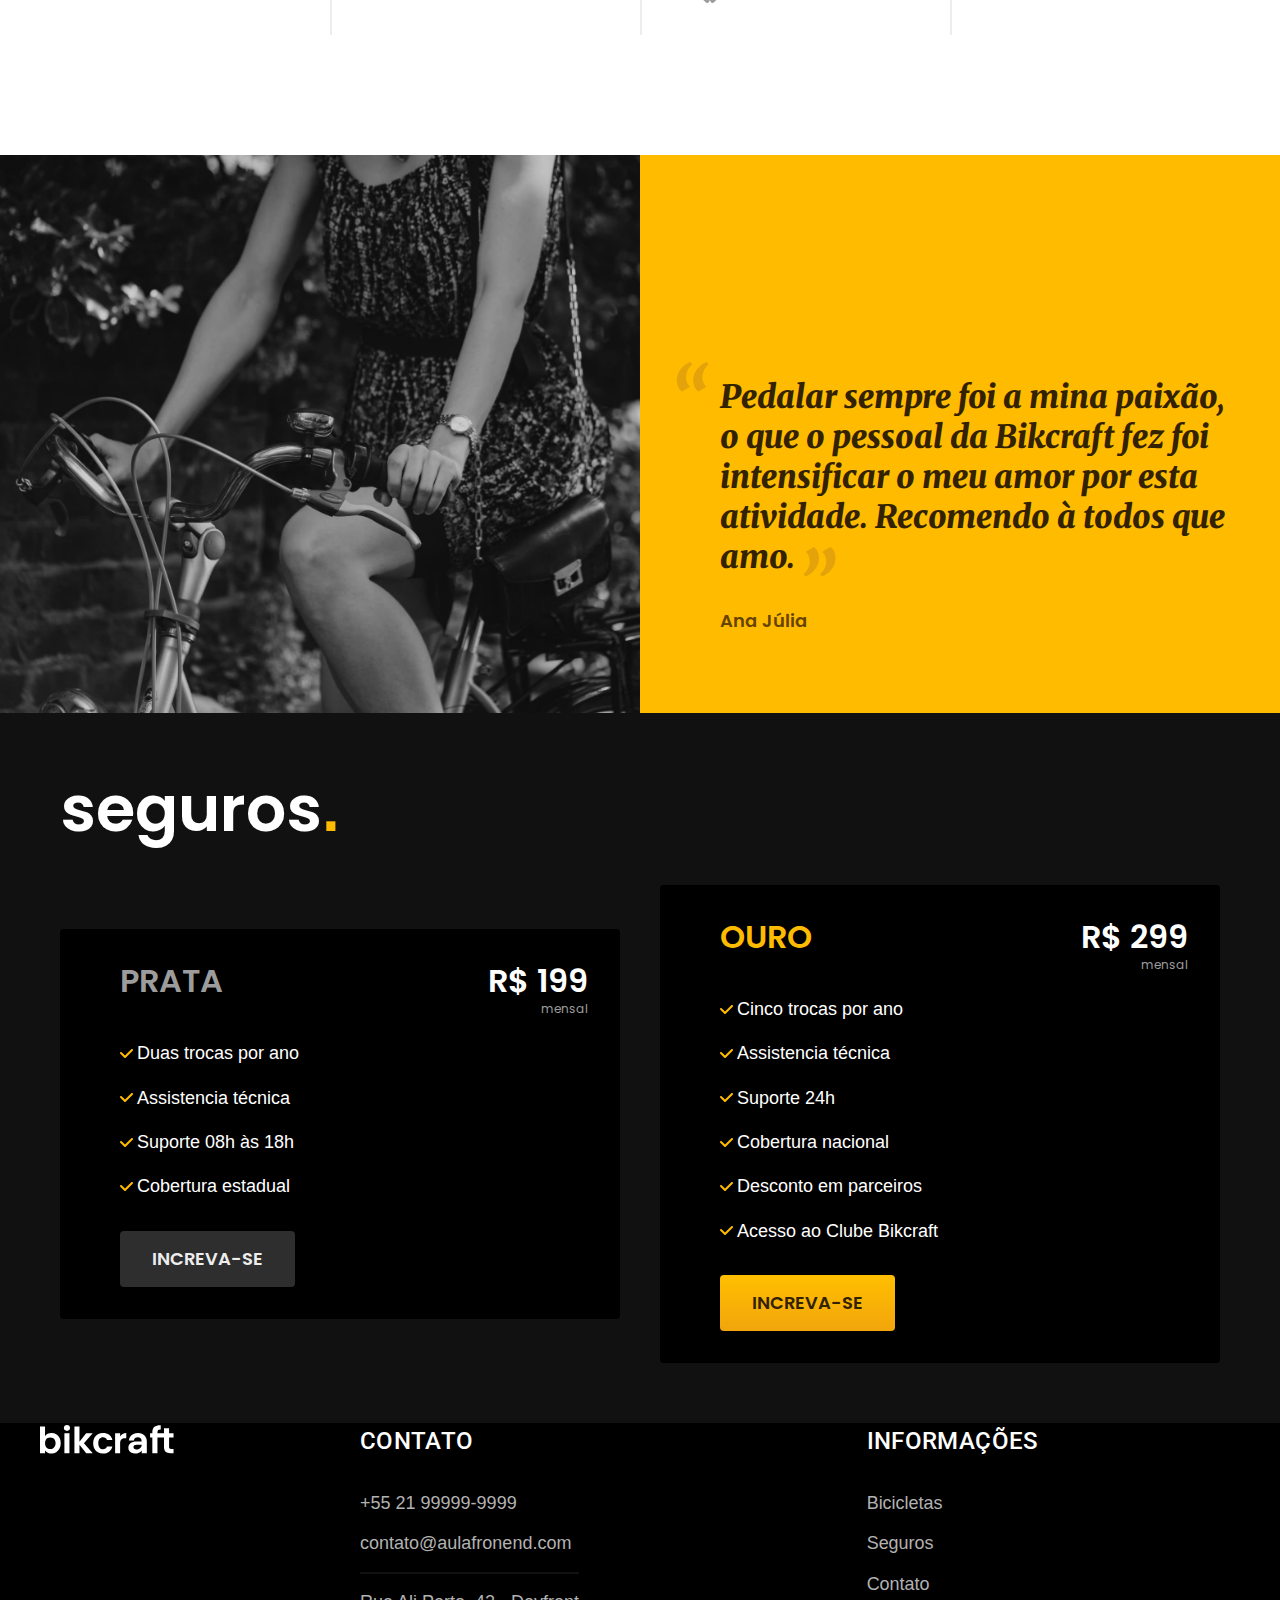
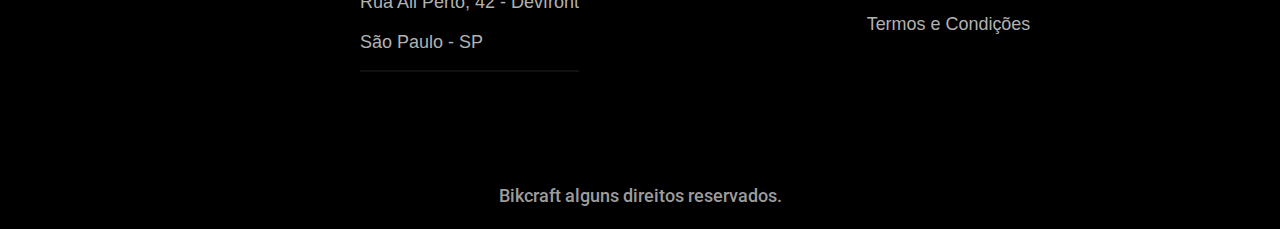
==== commit dc162044: "final orcamento final projeto" ====
--- a/index.html
+++ b/index.html
@@ -6,6 +6,7 @@
   <meta http-equiv="X-UA-Compatible" content="IE=edge">
   <meta name="viewport" content="width=device-width, initial-scale=1.0">
   <meta name="description" content="Bicicletas elétricas de alta precisão">
+  <link rel="preload" href="css/style.css" as="style">
   <link rel="stylesheet" href="css/style.css">
   <link rel="preconnect" href="https://fonts.googleapis.com">
   <link rel="preconnect" href="https://fonts.gstatic.com" crossorigin>
@@ -17,7 +18,7 @@
   <header class="header-bg">
     <div class="header center">
       <a href="../">
-        <img src="../img/bikcraft.svg" alt="Bikcraft">
+        <img src="../img/bikcraft.svg" width="136" height="32" alt="Bikcraft">
       </a>
       <nav aria-label="primaria">
         <ul class="header-menu font-1-m cor-0">
@@ -35,9 +36,11 @@
         <p class="font-2-l cor-5">Bicicletas elétricas de alta precisão e qualidade, feitas sob medida para você. Explore o mundo na suas velocidade com a Bikcraft.</p>
         <a class="botao" href="../bicicletas.html">Escolha a sua</a>
       </div>
-      <div>
-        <img src="../img/fotos/introducao.jpg" alt="Bicicleta elétrica preta">
-      </div>
+      <picture>
+        <source media="(max-width: 800px)" srcset="./img/bicicletas/nimbus.jpg">
+          <img src="../img/fotos/introducao.jpg" alt="Bicicleta elétrica preta">
+        </source>
+      </picture>
     </div>
   </main>
   <article class="bicicletas-lista center2">
@@ -170,9 +173,9 @@
         <nav>
           <ul class="font-1-m cor-5">
             <li><a href="../bicicletas.html">Bicicletas</a></li>
-          <li><a href="../seguros.html">Seguros</a></li>
-          <li><a href="../contato.html">Contato</a></li>
-          <li><a href="../termos.html">Termos e Condições</a></li>
+            <li><a href="../seguros.html">Seguros</a></li>
+            <li><a href="../contato.html">Contato</a></li>
+            <li><a href="../termos.html">Termos e Condições</a></li>
           </ul>
         </nav>
       </div>
@@ -180,4 +183,5 @@
     </div>
   </footer>
 </body>
+
 </html>--- a/css/style.css
+++ b/css/style.css
@@ -16,12 +16,14 @@
 
 @import "./utilidades/tipografia.css";
 @import "./utilidades/cores.css";
+@import "./utilidades/formulario.css";
 
 /* Bicicletas */
 
 @import "./bicicletas/bicicletas.css";
 @import "./bicicleta/bicicleta.css";
 @import "./bicicletas/bicicletas-lista.css";
+@import "./bicicleta/seguro.css";
 
 /* Seguros */
 
@@ -32,3 +34,12 @@
 /* Termos */
 
 @import "./termos/termos.css";
+
+/* Contatos */
+
+@import "./contato/contato.css";
+@import "./contato/lojas.css";
+
+/* Orçamento */
+
+@import "./orcamento/orcamento.css";--- a/css/style.css
+++ b/css/style.css
@@ -16,12 +16,14 @@
 
 @import "./utilidades/tipografia.css";
 @import "./utilidades/cores.css";
+@import "./utilidades/formulario.css";
 
 /* Bicicletas */
 
 @import "./bicicletas/bicicletas.css";
 @import "./bicicleta/bicicleta.css";
 @import "./bicicletas/bicicletas-lista.css";
+@import "./bicicleta/seguro.css";
 
 /* Seguros */
 
@@ -32,3 +34,12 @@
 /* Termos */
 
 @import "./termos/termos.css";
+
+/* Contatos */
+
+@import "./contato/contato.css";
+@import "./contato/lojas.css";
+
+/* Orçamento */
+
+@import "./orcamento/orcamento.css";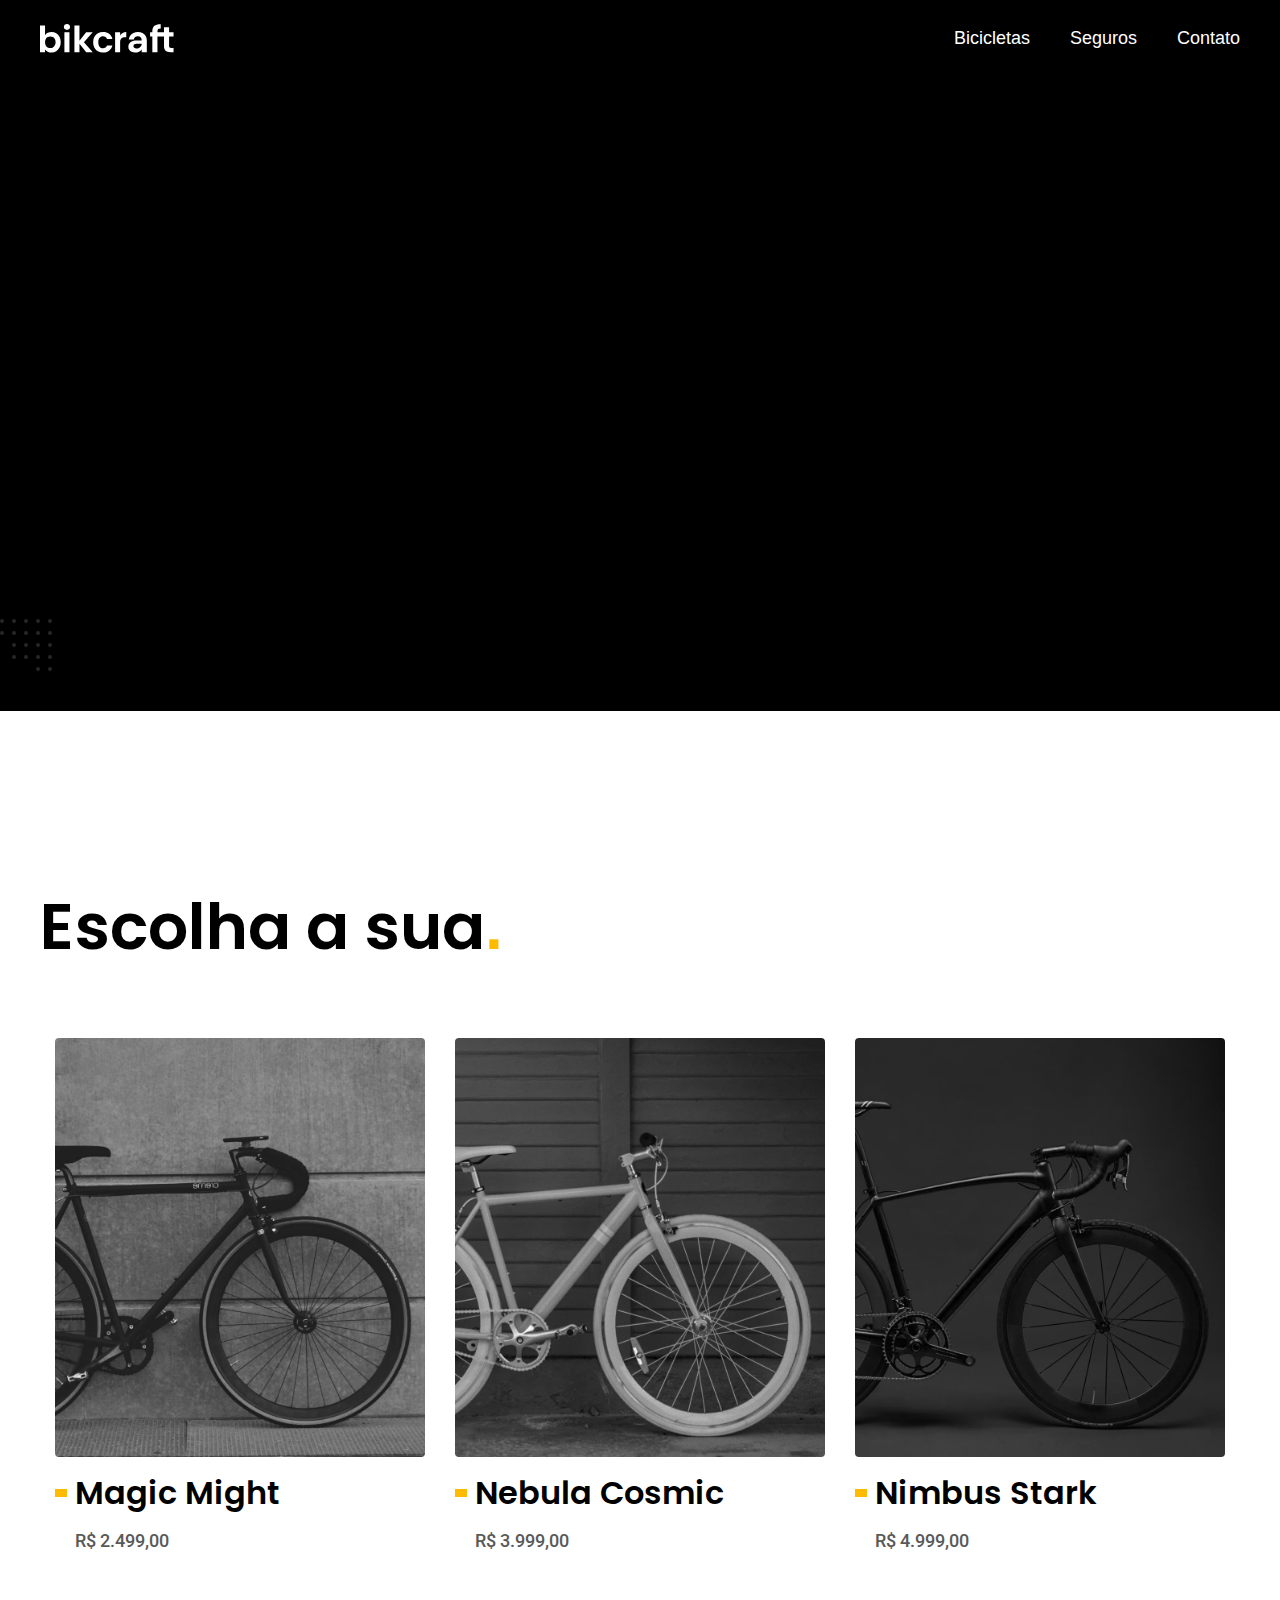
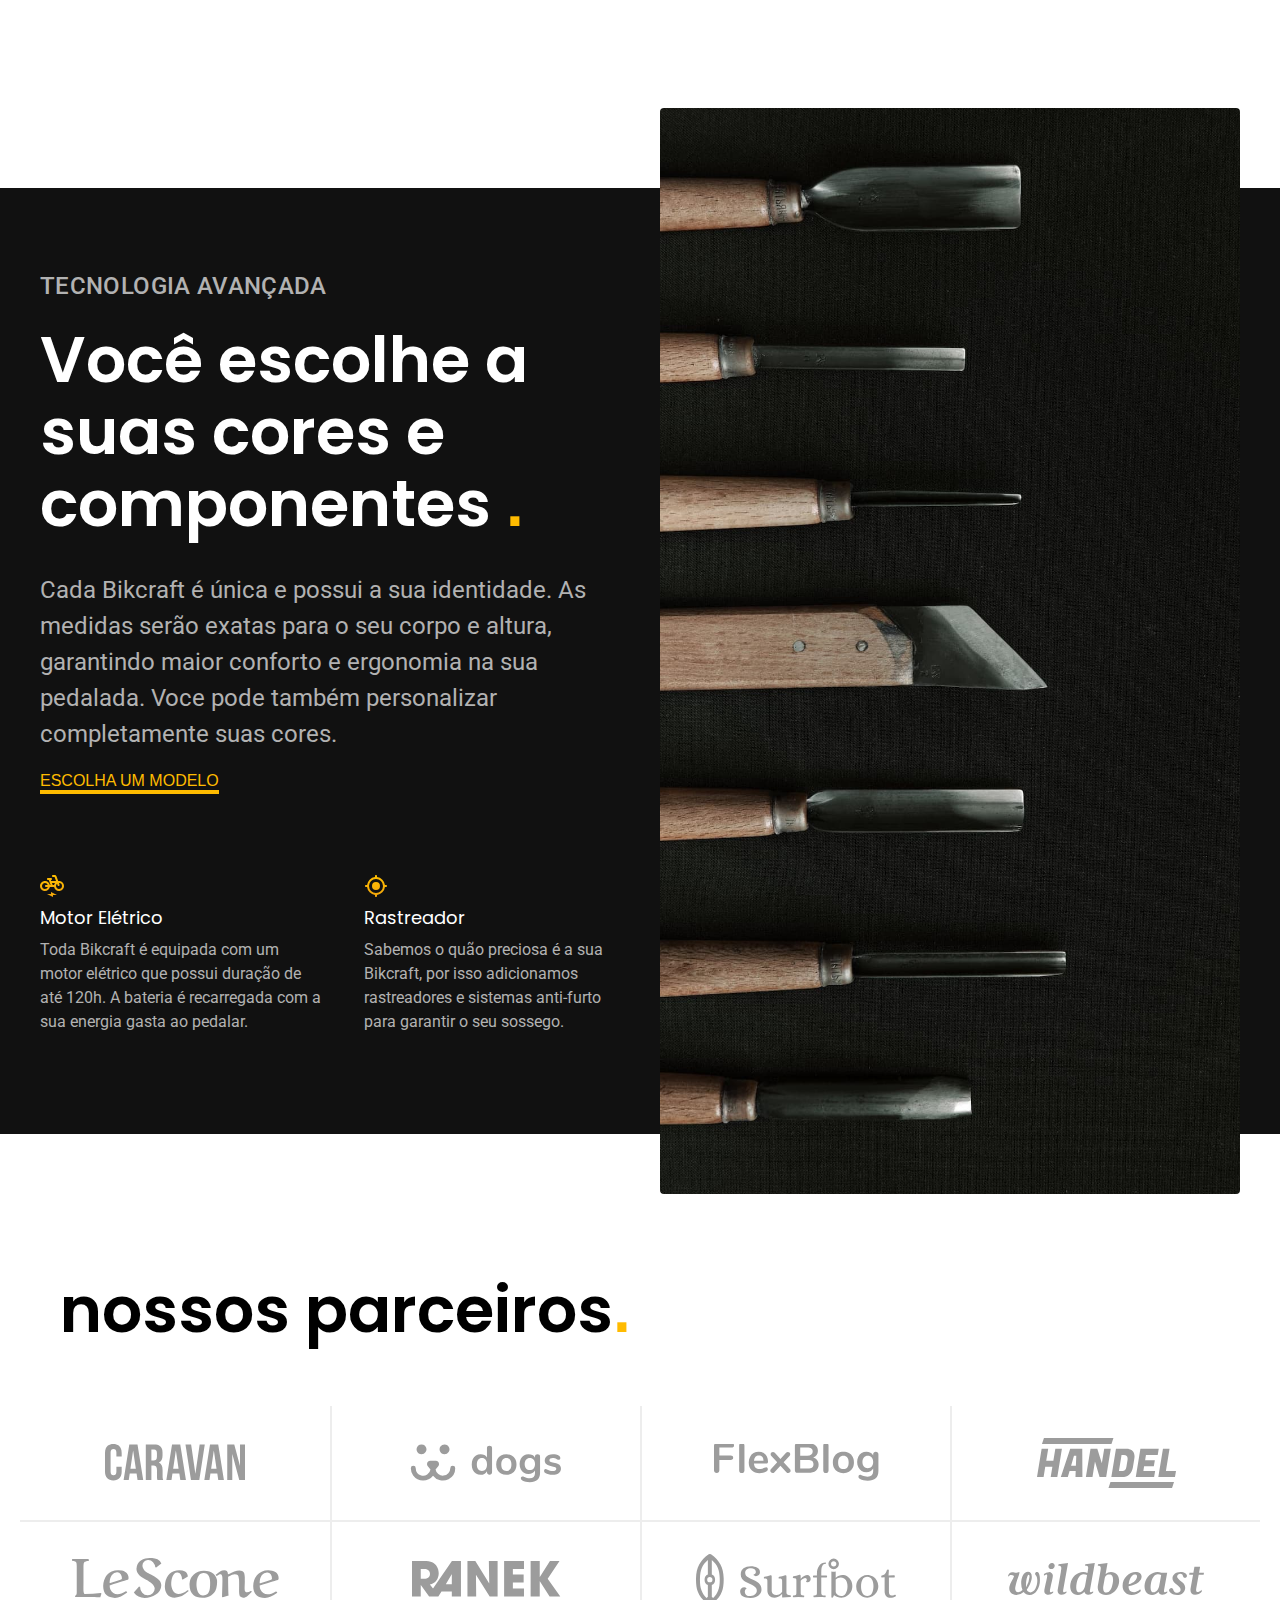
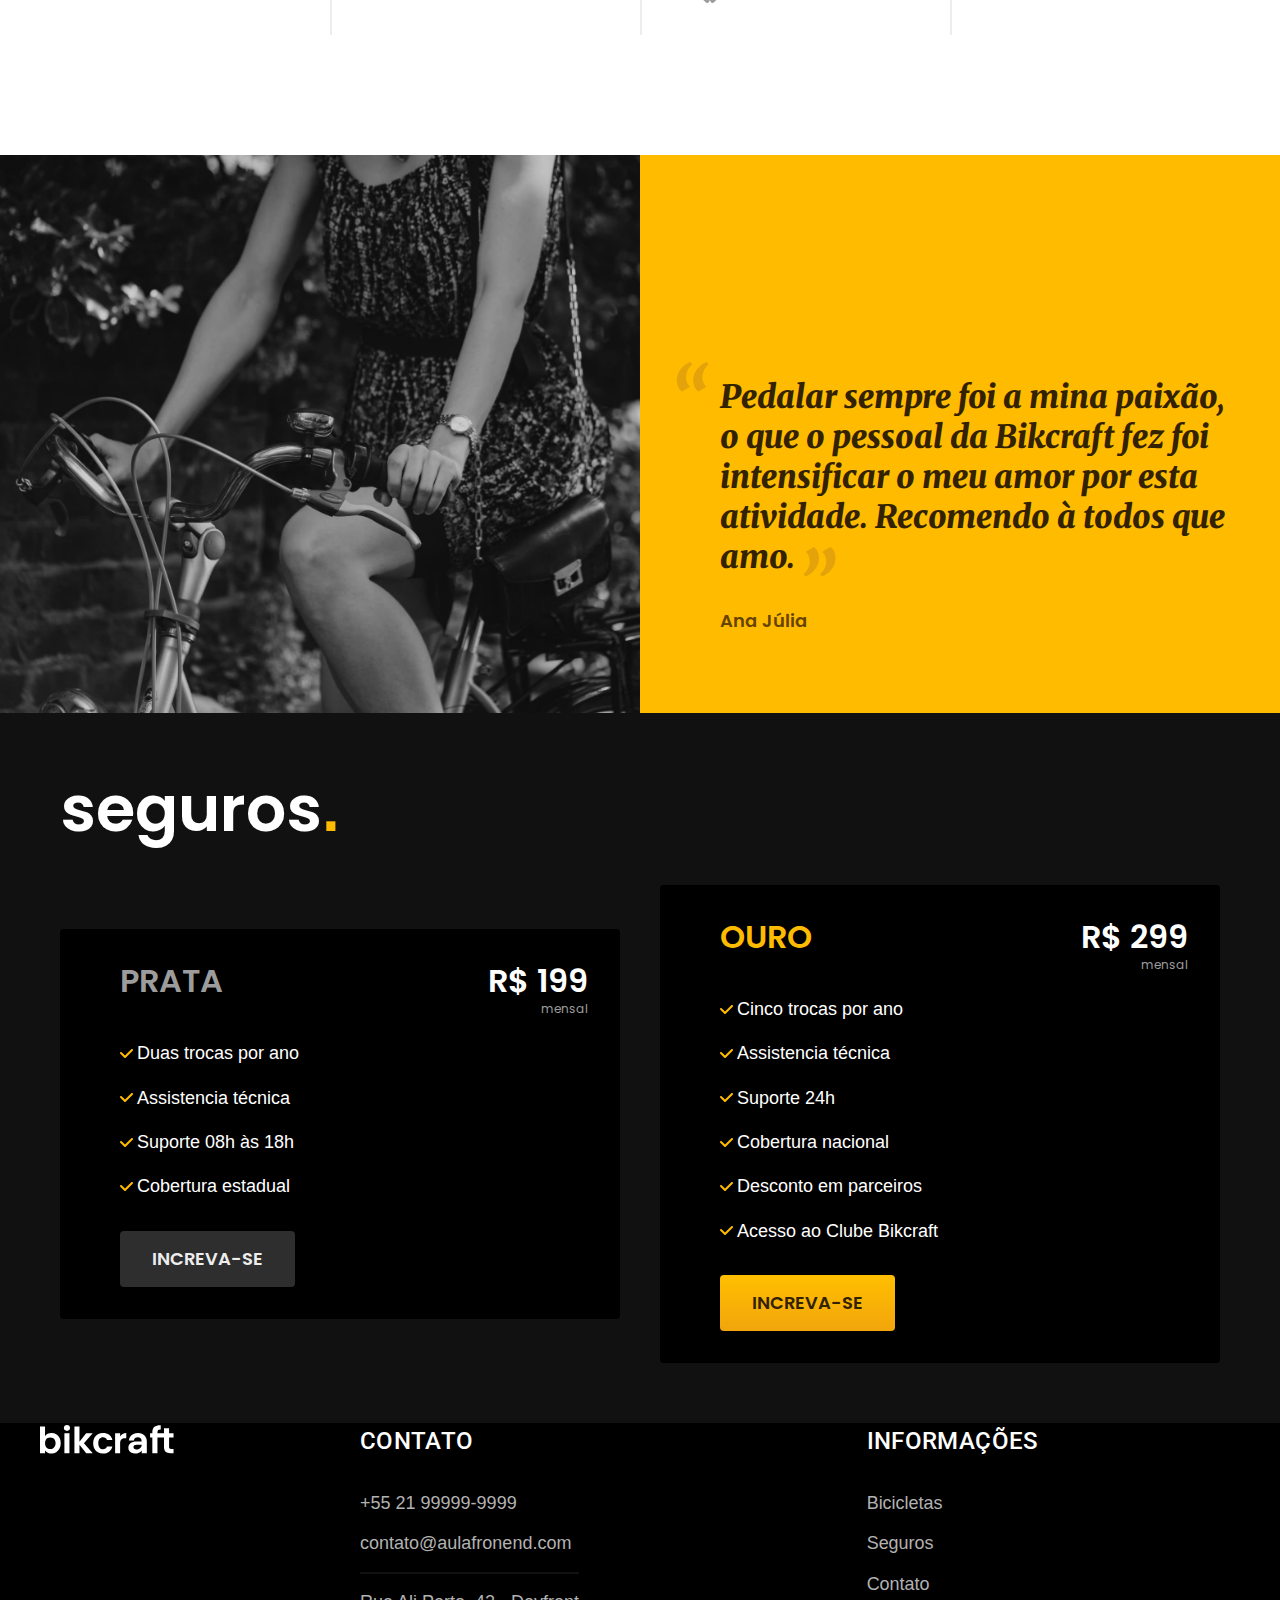
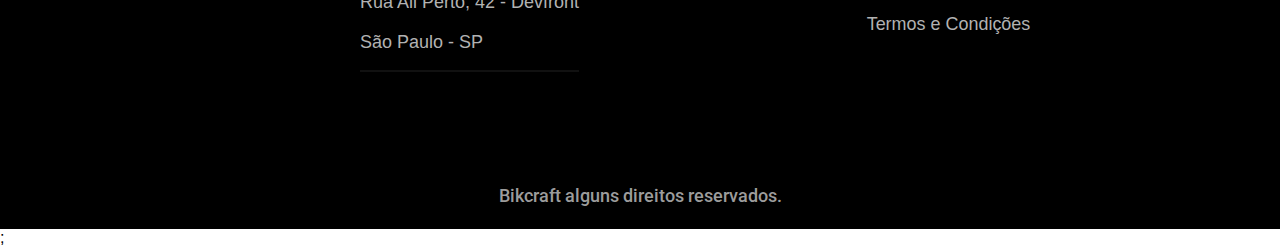
==== commit 0389b28f: "js plugins" ====
--- a/index.html
+++ b/index.html
@@ -32,13 +32,13 @@
   <main class="introducao-bg">
     <div class="introducao center">
       <div class="introducao-conteudo">
-        <h1 class="font-1-xxl cor-0">Bicicletas feitas sobre medida <span class="cor-p1">.</span></h1>
-        <p class="font-2-l cor-5">Bicicletas elétricas de alta precisão e qualidade, feitas sob medida para você. Explore o mundo na suas velocidade com a Bikcraft.</p>
-        <a class="botao" href="../bicicletas.html">Escolha a sua</a>
+        <h1 class="font-1-xxl cor-0 fadeInLeft" data-anime="200">Bicicletas feitas sobre medida <span class="cor-p1">.</span></h1>
+        <p class="font-2-l cor-5 fadeInRight" data-anime="400">Bicicletas elétricas de alta precisão e qualidade, feitas sob medida para você. Explore o mundo na suas velocidade com a Bikcraft.</p>
+        <a class="botao fadeInDown" data-anime="600" href="../bicicletas.html">Escolha a sua</a>
       </div>
-      <picture>
+      <picture class="fadeInUp" data-anime="800">
         <source media="(max-width: 800px)" srcset="./img/bicicletas/nimbus.jpg">
-          <img src="../img/fotos/introducao.jpg" alt="Bicicleta elétrica preta">
+        <img src="../img/fotos/introducao.jpg" alt="Bicicleta elétrica preta">
         </source>
       </picture>
     </div>
@@ -182,6 +182,8 @@
       <p class="footer-copy font-2-m cor-6">Bikcraft alguns direitos reservados.</p>
     </div>
   </footer>
+  <script src="./js/plugins/simple-anime.js"></script>;
+  <script src="./js/script.js"></script>
 </body>
 
 </html>--- a/css/style.css
+++ b/css/style.css
@@ -16,6 +16,7 @@
 
 @import "./utilidades/tipografia.css";
 @import "./utilidades/cores.css";
+@import "./utilidades/animacao.css";
 @import "./utilidades/formulario.css";
 
 /* Bicicletas */
--- a/css/style.css
+++ b/css/style.css
@@ -16,6 +16,7 @@
 
 @import "./utilidades/tipografia.css";
 @import "./utilidades/cores.css";
+@import "./utilidades/animacao.css";
 @import "./utilidades/formulario.css";
 
 /* Bicicletas */
